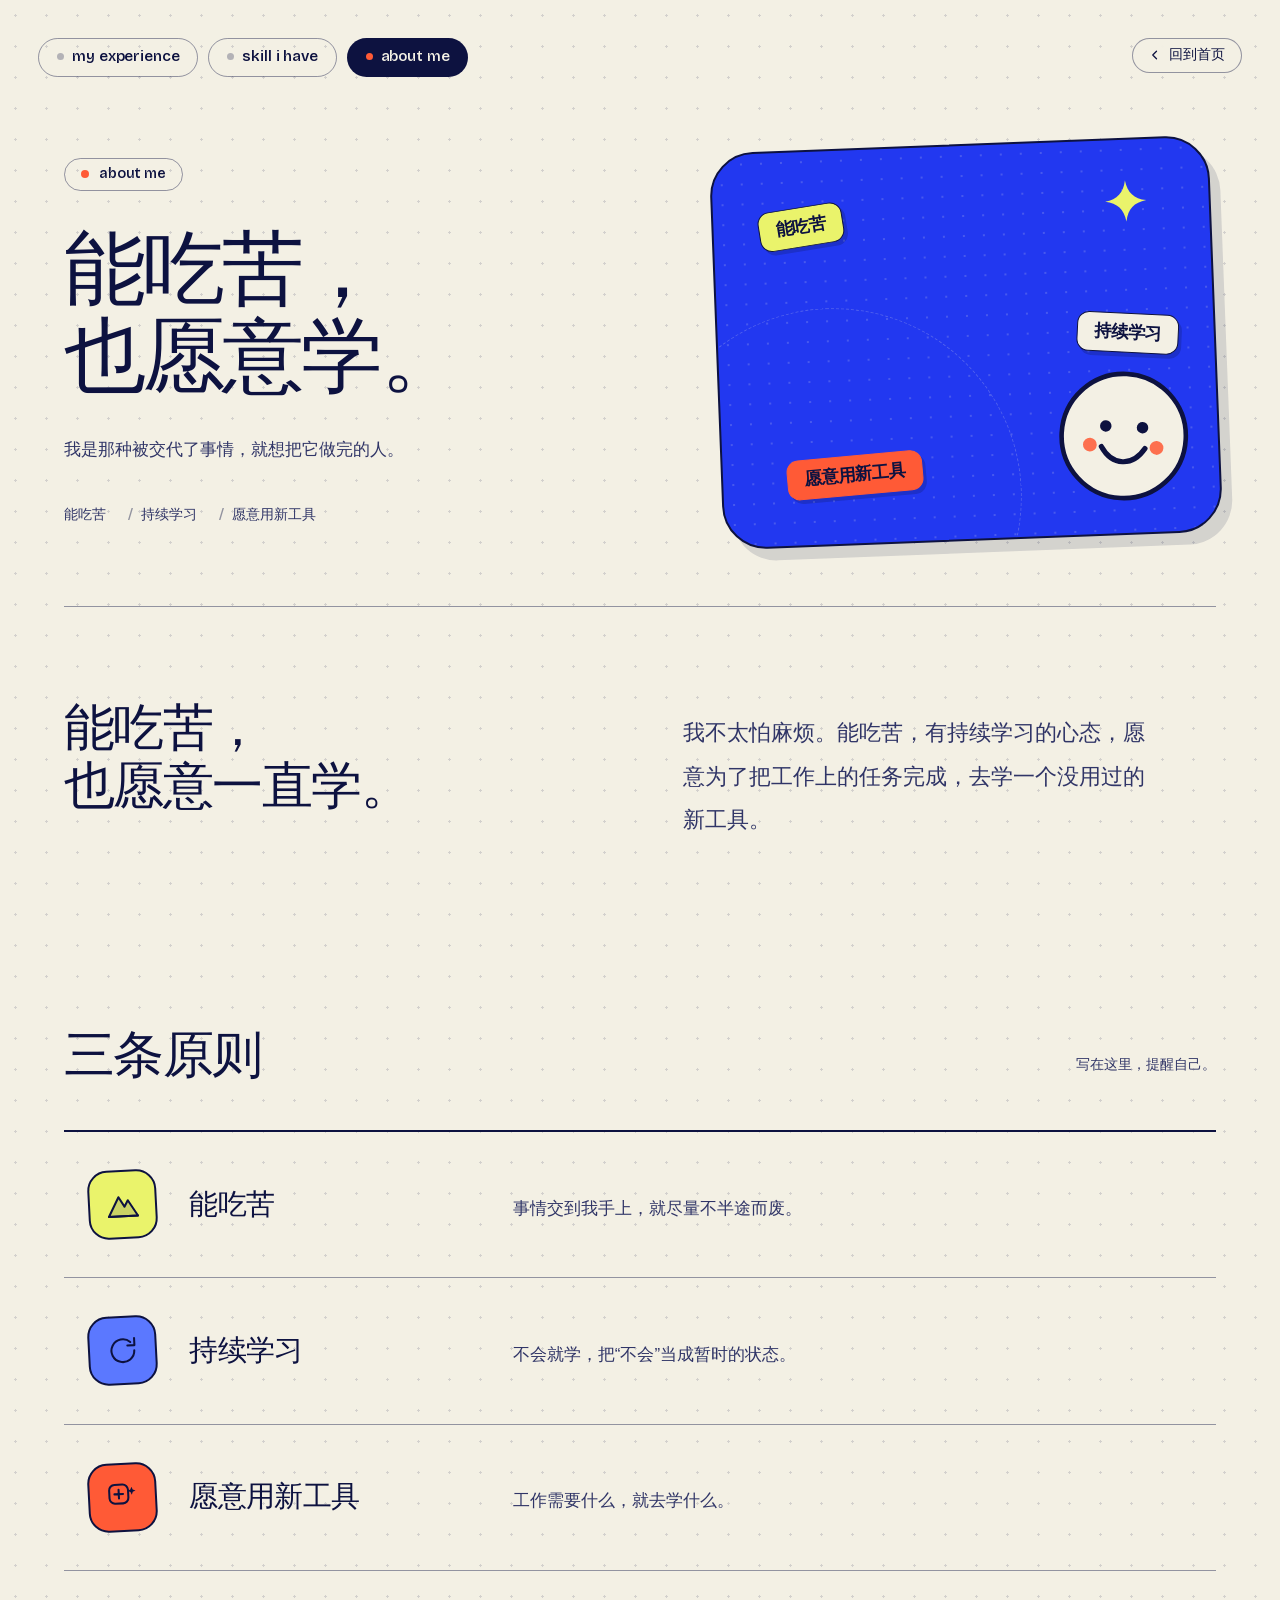
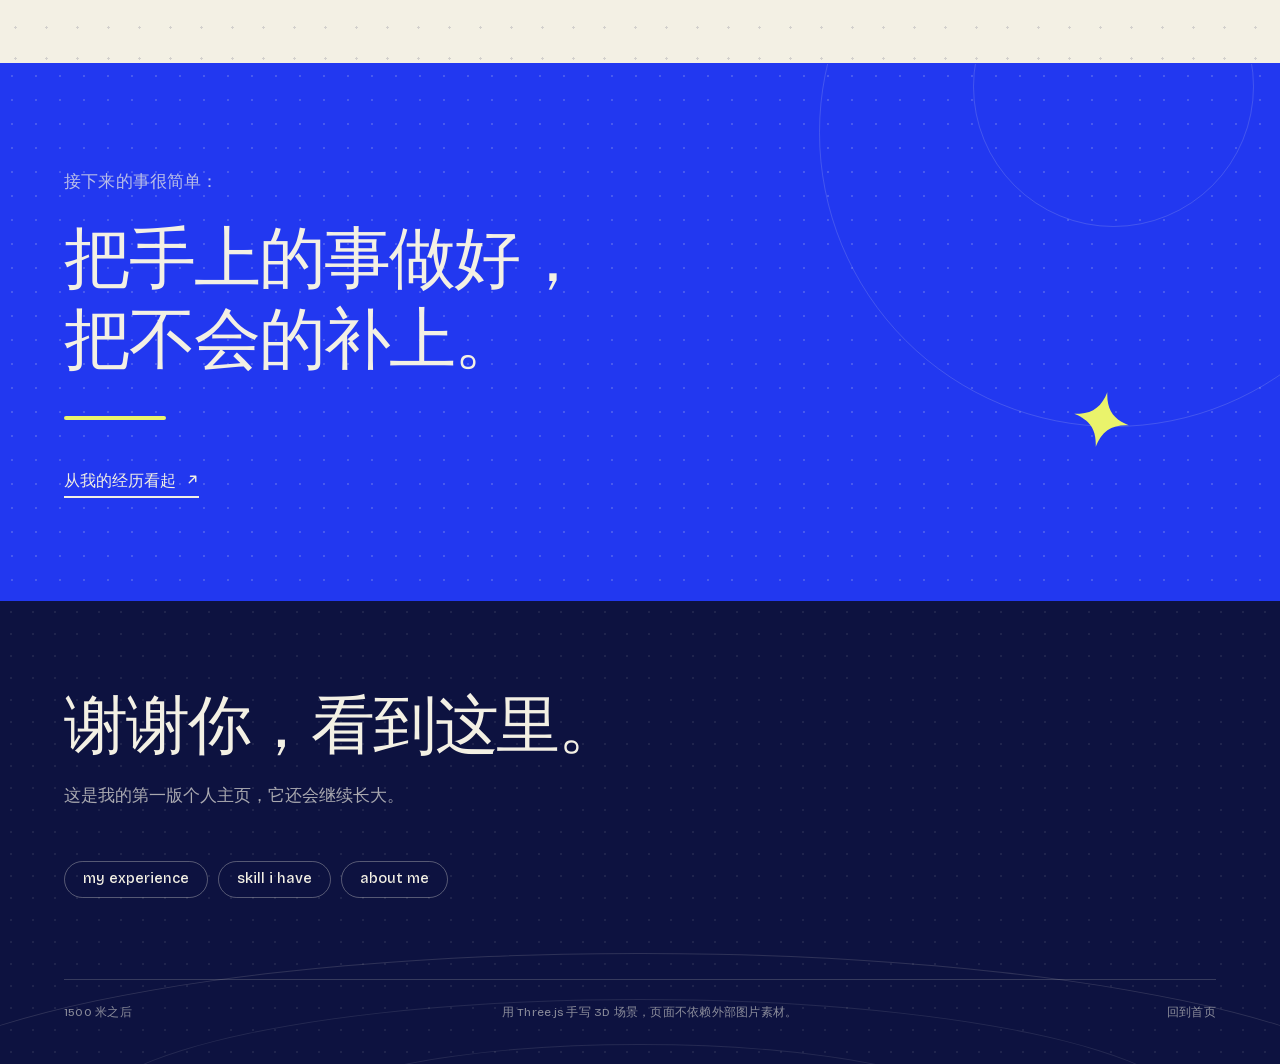
==== about.html @ 39f870d3 "deploy: 1500 米之后 · 3D 个人主页" ====
<!DOCTYPE html>
<html lang="zh-CN">
<head>
  <meta charset="utf-8" />
  <meta name="viewport" content="width=device-width, initial-scale=1" />
  <title>about me · 1500 米之后</title>
  <meta name="description" content="能吃苦，也愿意学。三条原则：能吃苦、持续学习、愿意用新工具。" />
  <meta name="theme-color" content="#2238f0" />
  <link rel="icon" href="assets/favicon.svg" type="image/svg+xml" />
  <link rel="stylesheet" href="assets/css/base.css" />
  <link rel="stylesheet" href="assets/css/pages.css" />
  <script src="assets/js/pages.js" defer></script>
</head>
<body class="page page--about">
  <a class="skip-link" href="#main">跳到主要内容</a>

  <nav class="site-nav site-nav--on-cream" aria-label="子页面导航">
    <a href="experience.html">my experience</a>
    <a href="skills.html">skill i have</a>
    <a href="about.html" aria-current="true">about me</a>
  </nav>

  <a class="home-link" href="index.html">
    <svg viewBox="0 0 16 16" aria-hidden="true" focusable="false"><path d="M10 3 5 8l5 5" fill="none" stroke="currentColor" stroke-width="1.7" stroke-linecap="round" stroke-linejoin="round" /></svg>
    回到首页
  </a>

  <main id="main" tabindex="-1">
    <div class="page-shell">
      <header class="page-hero hero">
        <div class="hero__copy">
          <span class="pill-label">about me</span>
          <h1 class="display">能吃苦，<br />也愿意学。</h1>
          <p class="lede">我是那种被交代了事情，就想把它做完的人。</p>
          <div class="page-meta">
            <span>能吃苦</span>
            <span>持续学习</span>
            <span>愿意用新工具</span>
          </div>
        </div>

        <div class="hero__visual">
          <div class="sticker-board" aria-hidden="true">
            <span class="sticker board-sticker board-sticker--a">能吃苦</span>
            <span class="sticker sticker--cream board-sticker board-sticker--b">持续学习</span>
            <span class="sticker sticker--orange board-sticker board-sticker--c">愿意用新工具</span>

            <svg class="board-star" viewBox="0 0 24 24" focusable="false">
              <path d="M12 2.4c.9 5.3 3.5 7.9 8.8 8.8-5.3.9-7.9 3.5-8.8 8.8-.9-5.3-3.5-7.9-8.8-8.8 5.3-.9 7.9-3.5 8.8-8.8Z" fill="currentColor" />
            </svg>

            <svg class="board-smile" viewBox="0 0 120 120" focusable="false">
              <circle cx="60" cy="60" r="54" fill="#f3f0e4" stroke="#0d1240" stroke-width="4" />
              <circle cx="31" cy="69" r="6" fill="#ff5a36" opacity="0.85" />
              <circle cx="89" cy="69" r="6" fill="#ff5a36" opacity="0.85" />
              <circle cx="44" cy="52" r="5" fill="#0d1240" />
              <circle cx="76" cy="52" r="5" fill="#0d1240" />
              <path d="M41 70c5.3 8.6 11.6 12.4 19 12.4S73.7 78.6 79 70" fill="none" stroke="#0d1240" stroke-width="4.5" stroke-linecap="round" />
            </svg>
          </div>
        </div>
      </header>
    </div>

    <section class="section" aria-labelledby="about-title">
      <div class="page-shell about-intro">
        <h2 class="h2" id="about-title">能吃苦，<br />也愿意一直学。</h2>
        <p class="about-intro__text">我不太怕麻烦。能吃苦，有持续学习的心态，愿意为了把工作上的任务完成，去学一个没用过的新工具。</p>
      </div>
    </section>

    <section class="section" aria-labelledby="principles-title">
      <div class="page-shell">
        <div class="section-head">
          <h2 class="h2" id="principles-title">三条原则</h2>
          <p class="section-head__note">写在这里，提醒自己。</p>
        </div>

        <div class="principles" data-rise>
          <article class="principle">
            <span class="principle__icon" aria-hidden="true">
              <svg viewBox="0 0 48 48" focusable="false">
                <path d="M5.5 38.5 18.8 14l7.1 12.4 4.6-7.9 12 20z" fill="currentColor" fill-opacity="0.14" stroke="currentColor" stroke-width="2.6" stroke-linejoin="round" />
                <path d="M5.5 38.5h37" fill="none" stroke="currentColor" stroke-width="2.6" stroke-linecap="round" />
              </svg>
            </span>
            <div class="principle__body">
              <h3 class="principle__title">能吃苦</h3>
              <p class="principle__text">事情交到我手上，就尽量不半途而废。</p>
            </div>
          </article>

          <article class="principle">
            <span class="principle__icon" aria-hidden="true">
              <svg viewBox="0 0 48 48" focusable="false">
                <path d="M38.5 24A14.5 14.5 0 1 1 33.9 13.2" fill="none" stroke="currentColor" stroke-width="2.6" stroke-linecap="round" />
                <path d="M39 8.5v9h-9" fill="none" stroke="currentColor" stroke-width="2.6" stroke-linecap="round" stroke-linejoin="round" />
              </svg>
            </span>
            <div class="principle__body">
              <h3 class="principle__title">持续学习</h3>
              <p class="principle__text">不会就学，把“不会”当成暂时的状态。</p>
            </div>
          </article>

          <article class="principle">
            <span class="principle__icon" aria-hidden="true">
              <svg viewBox="0 0 48 48" focusable="false">
                <rect x="7" y="7" width="24" height="24" rx="7" fill="none" stroke="currentColor" stroke-width="2.6" />
                <path d="M19 13.5v11M13.5 19h11" fill="none" stroke="currentColor" stroke-width="2.6" stroke-linecap="round" />
                <path d="M35.5 10.5 37 14l3.5 1.5L37 17l-1.5 3.5L34 17l-3.5-1.5L34 14Z" fill="currentColor" />
              </svg>
            </span>
            <div class="principle__body">
              <h3 class="principle__title">愿意用新工具</h3>
              <p class="principle__text">工作需要什么，就去学什么。</p>
            </div>
          </article>
        </div>
      </div>
    </section>

    <section class="band band--declaration" aria-labelledby="declaration-title">
      <div class="page-shell">
        <div class="declaration" data-rise>
          <p class="declaration__kicker">接下来的事很简单：</p>
          <h2 class="declaration__title" id="declaration-title">把手上的事做好，<br />把不会的补上。</h2>
          <div class="declaration__foot">
            <a class="text-link text-link--on-blue" href="experience.html">
              从我的经历看起
              <svg viewBox="0 0 16 16" aria-hidden="true" focusable="false"><path d="M4 12 12 4M5.5 4H12v6.5" fill="none" stroke="currentColor" stroke-width="1.7" stroke-linecap="round" stroke-linejoin="round" /></svg>
            </a>
          </div>
          <svg class="declaration__star" viewBox="0 0 24 24" aria-hidden="true" focusable="false">
            <path d="M12 2.4c.9 5.3 3.5 7.9 8.8 8.8-5.3.9-7.9 3.5-8.8 8.8-.9-5.3-3.5-7.9-8.8-8.8 5.3-.9 7.9-3.5 8.8-8.8Z" fill="currentColor" />
          </svg>
        </div>
      </div>
    </section>
  </main>

  <footer class="site-footer">
    <div class="footer-track" aria-hidden="true"></div>
    <div class="page-shell">
      <h2 class="site-footer__title">谢谢你，看到这里。</h2>
      <p class="site-footer__sub">这是我的第一版个人主页，它还会继续长大。</p>
      <nav class="site-footer__nav" aria-label="页脚导航">
        <a href="experience.html">my experience</a>
        <a href="skills.html">skill i have</a>
        <a href="about.html">about me</a>
      </nav>
      <div class="site-footer__bottom">
        <span>1500 米之后</span>
        <span>用 Three.js 手写 3D 场景，页面不依赖外部图片素材。</span>
        <a href="index.html">回到首页</a>
      </div>
    </div>
  </footer>
</body>
</html>
---- assets/css/base.css ----
/* ============================================================
   1500 米之后 · 基础设计系统
   颜色 / 字体 / 排版 / 共用组件（导航、页脚、按钮、贴纸）
   ============================================================ */

@font-face {
  font-family: "Bricolage Grotesque";
  src: url("[data-uri]") format("woff2");
  font-weight: 200 800;
  font-style: normal;
  font-display: swap;
}

:root {
  /* 颜色 */
  --ink: #0d1240;
  --ink-soft: #303567;
  --blue: #2238f0;
  --blue-deep: #111b8f;
  --blue-bright: #5b78ff;
  --cream: #f3f0e4;
  --cream-deep: #e7e1cf;
  --lemon: #eaf36b;
  --orange: #ff5a36;
  --line: rgba(13, 18, 64, 0.16);
  --line-strong: rgba(13, 18, 64, 0.42);
  --dot: rgba(13, 18, 64, 0.14);
  --dot-on-blue: rgba(243, 240, 228, 0.18);

  /* 字体 */
  --font-display: "Bricolage Grotesque", "PingFang SC", "Hiragino Sans GB", "Microsoft YaHei", sans-serif;
  --font-body: "PingFang SC", "Hiragino Sans GB", "Microsoft YaHei", "Noto Sans SC", sans-serif;

  /* 尺寸与留白 */
  --shell: min(1200px, calc(100% - clamp(40px, 10vw, 160px)));
  --nav-inset: clamp(18px, 3vw, 40px);
  --radius-pill: 999px;
  --radius-card: 22px;
  --ease-out: cubic-bezier(0.22, 1, 0.36, 1);

  /* 排版尺度 */
  --text-display: clamp(3rem, 6.4vw, 6.2rem);
  --text-h2: clamp(2.1rem, 4vw, 3.8rem);
  --text-h3: clamp(1.35rem, 2vw, 1.7rem);
  --text-lede: clamp(1.05rem, 1.35vw, 1.25rem);
  --text-body: 1.0625rem;
  --text-small: 0.875rem;
  --text-micro: 0.75rem;
}

*,
*::before,
*::after {
  box-sizing: border-box;
}

html {
  scroll-behavior: smooth;
  -webkit-text-size-adjust: 100%;
}

body {
  margin: 0;
  color: var(--ink);
  background: var(--cream);
  font-family: var(--font-body);
  font-size: var(--text-body);
  line-height: 1.8;
  -webkit-font-smoothing: antialiased;
  text-rendering: optimizeLegibility;
  overflow-x: hidden;
}

img,
svg,
canvas {
  display: block;
  max-width: 100%;
}

a {
  color: inherit;
  text-decoration: none;
}

button {
  font: inherit;
  color: inherit;
}

h1,
h2,
h3,
h4,
p,
figure,
blockquote {
  margin: 0;
}

ul,
ol {
  margin: 0;
  padding: 0;
  list-style: none;
}

::selection {
  background: var(--lemon);
  color: var(--ink);
}

:focus-visible {
  outline: 3px solid var(--orange);
  outline-offset: 3px;
  border-radius: 4px;
}

/* skip-link 的目标只接收焦点，不需要画外框 */
[tabindex="-1"]:focus {
  outline: none;
}

.skip-link {
  position: fixed;
  top: 12px;
  left: 50%;
  z-index: 200;
  transform: translate(-50%, -200%);
  padding: 10px 18px;
  border: 2px solid var(--ink);
  border-radius: var(--radius-pill);
  background: var(--lemon);
  color: var(--ink);
  font-family: var(--font-display);
  font-weight: 600;
  transition: transform 0.2s var(--ease-out);
}

.skip-link:focus-visible {
  transform: translate(-50%, 0);
}

/* ---------- 共用排版 ---------- */

.font-display {
  font-family: var(--font-display);
}

.display {
  font-family: var(--font-display);
  font-size: var(--text-display);
  font-weight: 300;
  line-height: 1.06;
  letter-spacing: -0.035em;
}

.h2 {
  font-family: var(--font-display);
  font-size: var(--text-h2);
  font-weight: 300;
  line-height: 1.14;
  letter-spacing: -0.03em;
}

.h3 {
  font-family: var(--font-display);
  font-size: var(--text-h3);
  font-weight: 500;
  line-height: 1.35;
  letter-spacing: -0.015em;
}

.lede {
  font-size: var(--text-lede);
  line-height: 1.9;
  color: var(--ink-soft);
}

.body-copy p + p {
  margin-top: 1.1em;
}

.small {
  font-size: var(--text-small);
  line-height: 1.7;
}

.micro {
  font-family: var(--font-display);
  font-size: var(--text-micro);
  font-weight: 500;
  letter-spacing: 0.06em;
  line-height: 1.6;
}

/* 强调：柠檬黄荧光笔（整句/短语，不拆字） */
.mark {
  background-image: linear-gradient(transparent 62%, var(--lemon) 62%, var(--lemon) 92%, transparent 92%);
  background-repeat: no-repeat;
  padding: 0 0.08em;
}

.mark--blue {
  background-image: linear-gradient(transparent 62%, var(--blue-bright) 62%, var(--blue-bright) 92%, transparent 92%);
  color: var(--ink);
}

/* ---------- 常驻导航（三个交互按钮） ---------- */

.site-nav {
  position: fixed;
  top: var(--nav-inset);
  left: var(--nav-inset);
  z-index: 90;
  display: flex;
  flex-wrap: wrap;
  gap: 10px;
  align-items: center;
}

.site-nav a {
  display: inline-flex;
  align-items: center;
  gap: 8px;
  padding: 10px 18px 11px;
  border: 1.5px solid transparent;
  border-radius: var(--radius-pill);
  background: var(--cream);
  color: var(--ink);
  font-family: var(--font-display);
  font-size: 0.95rem;
  font-weight: 550;
  letter-spacing: -0.01em;
  line-height: 1;
  white-space: nowrap;
  transition:
    background 0.25s var(--ease-out),
    color 0.25s var(--ease-out),
    border-color 0.25s var(--ease-out),
    transform 0.25s var(--ease-out);
}

.site-nav a::before {
  content: "";
  width: 7px;
  height: 7px;
  border-radius: 50%;
  background: currentColor;
  opacity: 0.28;
  transition: opacity 0.25s var(--ease-out), background 0.25s var(--ease-out);
}

.site-nav a:hover {
  background: var(--lemon);
  transform: translateY(-2px) rotate(-1.2deg);
}

.site-nav a:hover::before,
.site-nav a[aria-current="true"]::before {
  opacity: 1;
  background: var(--orange);
}

.site-nav a[aria-current="true"] {
  background: var(--ink);
  color: var(--cream);
}

/* 蓝色首屏上的导航 */
.site-nav--on-blue a {
  background: var(--cream);
  color: var(--ink);
}

.site-nav--on-blue a:hover {
  background: var(--lemon);
  color: var(--ink);
}

/* 子页面上的导航（米白底） */
.site-nav--on-cream a {
  background: transparent;
  border-color: var(--line-strong);
}

.site-nav--on-cream a:hover {
  background: var(--ink);
  border-color: var(--ink);
  color: var(--cream);
}

/* 页面右上角的“回到首页” */
.home-link {
  position: fixed;
  top: var(--nav-inset);
  right: var(--nav-inset);
  z-index: 90;
  display: inline-flex;
  align-items: center;
  gap: 8px;
  padding: 9px 16px 10px;
  border: 1.5px solid var(--line-strong);
  border-radius: var(--radius-pill);
  font-family: var(--font-display);
  font-size: 0.85rem;
  font-weight: 550;
  line-height: 1;
  background: rgba(243, 240, 228, 0.72);
  backdrop-filter: blur(6px);
  transition: background 0.25s var(--ease-out), color 0.25s var(--ease-out), border-color 0.25s var(--ease-out);
}

.home-link:hover {
  background: var(--ink);
  border-color: var(--ink);
  color: var(--cream);
}

/* ---------- 按钮 ---------- */

.btn {
  display: inline-flex;
  align-items: center;
  justify-content: center;
  gap: 10px;
  min-height: 52px;
  padding: 14px 26px 15px;
  border: 1.5px solid var(--ink);
  border-radius: var(--radius-pill);
  background: var(--ink);
  color: var(--cream);
  font-family: var(--font-display);
  font-size: 1rem;
  font-weight: 550;
  line-height: 1;
  cursor: pointer;
  transition:
    background 0.25s var(--ease-out),
    color 0.25s var(--ease-out),
    transform 0.25s var(--ease-out),
    box-shadow 0.25s var(--ease-out);
}

.btn:hover {
  background: var(--blue);
  border-color: var(--blue);
  transform: translateY(-2px);
  box-shadow: 0 8px 0 rgba(13, 18, 64, 0.14);
}

.btn--cream {
  background: var(--cream);
  border-color: var(--cream);
  color: var(--ink);
}

.btn--cream:hover {
  background: var(--lemon);
  border-color: var(--lemon);
  color: var(--ink);
}

.btn--ghost {
  background: transparent;
  border-color: var(--line-strong);
  color: var(--ink);
}

.btn--ghost:hover {
  background: var(--ink);
  border-color: var(--ink);
  color: var(--cream);
  box-shadow: none;
}

/* 文字链接：跑道虚线 + 箭头，hover 时虚线跑起来 */
.text-link {
  display: inline-flex;
  align-items: baseline;
  gap: 10px;
  padding-bottom: 4px;
  font-family: var(--font-display);
  font-size: 1rem;
  font-weight: 550;
  line-height: 1.4;
  border-bottom: 2px solid currentColor;
  transition: color 0.25s var(--ease-out);
}

.text-link svg {
  width: 13px;
  height: 13px;
  transition: transform 0.25s var(--ease-out);
}

.text-link:hover {
  color: var(--blue);
}

.text-link:hover svg {
  transform: translate(3px, -3px);
}

/* ---------- 标签 / 贴纸 ---------- */

.pill-label {
  display: inline-flex;
  align-items: center;
  gap: 10px;
  padding: 8px 16px 9px;
  border: 1.5px solid var(--line-strong);
  border-radius: var(--radius-pill);
  background: transparent;
  font-family: var(--font-display);
  font-size: 0.9rem;
  font-weight: 550;
  line-height: 1;
  letter-spacing: -0.01em;
}

.pill-label::before {
  content: "";
  width: 8px;
  height: 8px;
  border-radius: 50%;
  background: var(--orange);
}

.pill-label--on-blue {
  border-color: rgba(243, 240, 228, 0.55);
  color: var(--cream);
}

.sticker {
  display: inline-flex;
  align-items: center;
  gap: 8px;
  padding: 10px 16px 11px;
  border: 1.5px solid var(--ink);
  border-radius: 12px;
  background: var(--lemon);
  color: var(--ink);
  font-family: var(--font-display);
  font-weight: 600;
  font-size: 0.9rem;
  line-height: 1;
  transform: rotate(-2deg);
}

.sticker--cream {
  background: var(--cream);
}

.sticker--orange {
  background: var(--orange);
  color: var(--ink);
  border-color: var(--orange);
}

/* ---------- 点阵纸 ---------- */

.dot-field {
  background-image: radial-gradient(var(--dot) 1.1px, transparent 1.3px);
  background-size: 18px 18px;
  background-position: 0 0;
}

.dot-field--on-blue {
  background-image: radial-gradient(var(--dot-on-blue) 1.1px, transparent 1.3px);
}

/* ---------- 子页面骨架 ---------- */

.page {
  min-height: 100vh;
  padding-top: clamp(110px, 16vh, 150px);
  padding-bottom: clamp(70px, 12vh, 130px);
  background: var(--cream);
}

.page-shell {
  width: var(--shell);
  margin-inline: auto;
}

.page-hero {
  position: relative;
  padding-bottom: clamp(48px, 8vh, 88px);
  border-bottom: 1.5px solid var(--line-strong);
}

.page-hero .pill-label {
  margin-bottom: clamp(22px, 4vh, 36px);
}

.page-hero h1 {
  max-width: 18ch;
}

.page-hero .lede {
  max-width: 44ch;
  margin-top: clamp(20px, 4vh, 32px);
}

.page-meta {
  display: flex;
  flex-wrap: wrap;
  gap: 10px 22px;
  margin-top: clamp(24px, 4vh, 40px);
  font-family: var(--font-display);
  font-size: var(--text-small);
  font-weight: 500;
  color: var(--ink-soft);
}

.page-meta span {
  display: inline-flex;
  align-items: center;
  gap: 8px;
}

.page-meta span + span::before {
  content: "/";
  color: var(--line-strong);
}

/* ---------- 页脚 ---------- */

.site-footer {
  position: relative;
  overflow: hidden;
  background: var(--ink);
  color: var(--cream);
  padding: clamp(64px, 10vh, 110px) 0 40px;
}

.site-footer .page-shell {
  position: relative;
  z-index: 1;
}

.site-footer__title {
  font-family: var(--font-display);
  font-size: clamp(2.2rem, 5vw, 4.6rem);
  font-weight: 300;
  line-height: 1.08;
  letter-spacing: -0.035em;
  max-width: 16ch;
}

.site-footer__sub {
  max-width: 40ch;
  margin-top: 20px;
  color: rgba(243, 240, 228, 0.68);
  font-size: var(--text-body);
  line-height: 1.9;
}

.site-footer__nav {
  display: flex;
  flex-wrap: wrap;
  gap: 10px;
  margin-top: clamp(32px, 6vh, 48px);
}

.site-footer__nav a {
  padding: 10px 18px 11px;
  border: 1.5px solid rgba(243, 240, 228, 0.32);
  border-radius: var(--radius-pill);
  font-family: var(--font-display);
  font-size: 0.9rem;
  font-weight: 500;
  line-height: 1;
  transition: background 0.25s var(--ease-out), color 0.25s var(--ease-out), border-color 0.25s var(--ease-out);
}

.site-footer__nav a:hover {
  background: var(--lemon);
  border-color: var(--lemon);
  color: var(--ink);
}

.site-footer__bottom {
  display: flex;
  flex-wrap: wrap;
  justify-content: space-between;
  gap: 14px 28px;
  margin-top: clamp(48px, 9vh, 90px);
  padding-top: 22px;
  border-top: 1px solid rgba(243, 240, 228, 0.18);
  font-size: var(--text-micro);
  color: rgba(243, 240, 228, 0.55);
  font-family: var(--font-display);
  letter-spacing: 0.02em;
}

.site-footer__bottom a:hover {
  color: var(--lemon);
}

/* 页脚里的装饰跑道线 */
.footer-track {
  position: absolute;
  inset: auto -10% -46% -10%;
  height: 70%;
  border: 1.5px solid rgba(243, 240, 228, 0.14);
  border-radius: 50%;
  pointer-events: none;
}

.footer-track::before,
.footer-track::after {
  content: "";
  position: absolute;
  border: 1.5px solid rgba(243, 240, 228, 0.1);
  border-radius: 50%;
}

.footer-track::before {
  inset: 14%;
}

.footer-track::after {
  inset: 28%;
}

/* ---------- 滚动出现的克制动效 ---------- */

/* 只有 JS 可用时才隐藏等待入场，禁用 JS 时内容始终可见 */
.has-js [data-reveal] {
  opacity: 0;
  transform: translateY(22px);
  transition: opacity 0.7s var(--ease-out), transform 0.7s var(--ease-out);
}

.has-js [data-reveal].is-in {
  opacity: 1;
  transform: none;
}

.has-js [data-reveal="line"] {
  opacity: 1;
  transform: none;
  clip-path: inset(0 100% 0 0);
  transition: clip-path 0.9s var(--ease-out);
}

.has-js [data-reveal="line"].is-in {
  clip-path: inset(0 0 0 0);
}

/* ---------- 响应式与动效偏好 ---------- */

@media (max-width: 760px) {
  :root {
    --text-body: 1rem;
    --text-display: clamp(2.7rem, 12vw, 4rem);
    --text-h2: clamp(2rem, 9.4vw, 3.1rem);
    --shell: calc(100% - 36px);
    --nav-inset: 14px;
  }

  body {
    line-height: 1.75;
  }

  .site-nav {
    gap: 7px;
    right: var(--nav-inset);
  }

  .site-nav a {
    font-size: 0.8rem;
    padding: 9px 13px 10px;
  }

  .site-nav a::before {
    display: none;
  }

  .home-link {
    display: none;
  }

  .page {
    padding-top: 118px;
  }
}

@media (prefers-reduced-motion: reduce) {
  html {
    scroll-behavior: auto;
  }

  *,
  *::before,
  *::after {
    animation-duration: 0.001ms !important;
    animation-iteration-count: 1 !important;
    transition-duration: 0.001ms !important;
  }

  .has-js [data-reveal] {
    opacity: 1;
    transform: none;
  }

  .has-js [data-reveal="line"] {
    clip-path: none;
  }
}
---- assets/css/pages.css ----
/* ============================================================
   1500 米之后 · 三个子页面样式
   experience / skills / about
   只沿用 base.css 的变量、导航、按钮、页脚与 .page 骨架
   ============================================================ */

/* ---------- 0. 纸张：三页同一张米白点阵纸，纹理略不同 ---------- */

body.page {
  padding-bottom: 0;
  background-color: var(--cream);
}

body.page--experience {
  background-image: radial-gradient(var(--dot) 1.2px, transparent 1.32px);
  background-size: 23px 23px;
}

body.page--skills {
  background-image:
    linear-gradient(var(--dot) 1px, transparent 1px),
    linear-gradient(90deg, var(--dot) 1px, transparent 1px);
  background-size: 28px 28px;
}

body.page--about {
  background-image: radial-gradient(var(--dot) 1.25px, transparent 1.4px);
  background-size: 31px 31px;
}

main {
  display: block;
}

/* 中文大标题用 Medium，比 base 的 300 更有劲；拉丁数字仍用轻量 */
.page .display,
.page .h2 {
  font-weight: 500;
}

/* ---------- 1. 共用小件 ---------- */

.home-link svg {
  width: 12px;
  height: 12px;
  flex: none;
}

.sticker--blue {
  border-color: var(--blue);
  background: var(--blue);
  color: var(--cream);
}

.sticker--ink {
  border-color: var(--ink);
  background: var(--ink);
  color: var(--cream);
}

.sticker--cream {
  background: var(--cream);
}

.sticker--orange {
  background: var(--orange);
  border-color: var(--orange);
  color: var(--ink);
}

.sticker--lg {
  padding: 12px 20px 13px;
  border-radius: 14px;
  font-size: 1rem;
}

.section {
  padding-block: clamp(52px, 7.4vw, 92px);
}

.section-head {
  display: flex;
  flex-wrap: wrap;
  align-items: flex-end;
  justify-content: space-between;
  gap: 14px 46px;
  margin-bottom: clamp(26px, 4vw, 46px);
}

.section-head .h2 {
  max-width: 16ch;
}

.section-head__note {
  padding-bottom: 7px;
  color: var(--ink-soft);
  font-family: var(--font-display);
  font-size: var(--text-small);
  font-weight: 500;
}

.text-link--on-blue {
  color: var(--cream);
}

.text-link--on-blue:hover {
  color: var(--lemon);
}

.star {
  display: block;
  width: 100%;
  height: auto;
}

/* ---------- 2. 首屏骨架 ---------- */

.hero {
  display: grid;
  grid-template-columns: minmax(0, 1.04fr) minmax(0, 0.96fr);
  align-items: center;
  gap: clamp(34px, 5vw, 78px);
}

.page-hero.hero {
  padding-bottom: clamp(48px, 7.2vh, 86px);
}

.hero__copy {
  position: relative;
  z-index: 2;
  max-width: 660px;
}

.hero__copy h1 {
  max-width: 15ch;
}

.page--skills .hero__copy h1 {
  font-size: clamp(2.35rem, 4vw, 3.6rem);
}

.hero__visual {
  position: relative;
  z-index: 1;
}

/* 首屏一次性入场（reduced motion 下由 base.css 压成静止） */
.hero__copy > * {
  animation: hero-rise 0.8s var(--ease-out) both;
}

.hero__copy > *:nth-child(2) {
  animation-delay: 0.07s;
}

.hero__copy > *:nth-child(3) {
  animation-delay: 0.14s;
}

.hero__copy > *:nth-child(4) {
  animation-delay: 0.21s;
}

.hero__visual {
  animation: hero-rise 0.9s var(--ease-out) 0.16s both;
}

@keyframes hero-rise {
  from {
    opacity: 0;
    transform: translateY(26px);
  }
  to {
    opacity: 1;
    transform: none;
  }
}

/* 滚动出现：只在有 JS 时启用，避免脚本失败后整页空白 */
html.has-js [data-rise] {
  opacity: 0;
  transform: translateY(26px);
  transition: opacity 0.7s var(--ease-out), transform 0.7s var(--ease-out);
}

html.has-js [data-rise].is-in {
  opacity: 1;
  transform: none;
}

/* ---------- 3. experience：跑道 / 冠军 / 大号 1500 ---------- */

.exp-hero__star {
  position: absolute;
  top: -20px;
  left: -6px;
  width: clamp(30px, 4vw, 46px);
  color: var(--lemon);
  filter: drop-shadow(2px 2px 0 var(--ink));
  transform: rotate(-8deg);
}

.track-stage {
  position: relative;
  width: min(100%, 560px);
  margin-left: auto;
  padding: clamp(10px, 1.4vw, 16px);
  border: 2px solid var(--ink);
  border-radius: clamp(28px, 3.6vw, 42px);
  background: var(--cream);
  box-shadow: 10px 12px 0 rgba(13, 18, 64, 0.13);
  transform: rotate(-2.2deg);
}

.track {
  width: 100%;
  height: auto;
  border-radius: clamp(20px, 2.8vw, 32px);
}

.track-runner {
  fill: var(--lemon);
  stroke: var(--ink);
  stroke-width: 3;
}

.track-stage__num {
  position: absolute;
  inset: 0;
  display: grid;
  place-items: center;
  color: var(--cream);
  font-family: var(--font-display);
  font-size: clamp(4.4rem, 10vw, 8.4rem);
  font-weight: 260;
  letter-spacing: -0.06em;
  line-height: 1;
  pointer-events: none;
}

.track-sticker {
  position: absolute;
  top: clamp(-18px, -1.6vw, -12px);
  right: clamp(-12px, -1vw, -6px);
  transform: rotate(6deg);
  box-shadow: 3px 4px 0 rgba(13, 18, 64, 0.18);
}

/* 数据横带 */
.band {
  position: relative;
  border-block: 1.5px solid var(--line-strong);
}

.band-title {
  display: flex;
  align-items: center;
  gap: 10px;
  margin-bottom: clamp(18px, 2.8vw, 30px);
  font-family: var(--font-display);
  font-size: 0.95rem;
  font-weight: 600;
  line-height: 1.2;
}

.band-title::before {
  content: "";
  width: 22px;
  height: 2px;
  background: var(--orange);
}

.band--stats {
  padding-block: clamp(30px, 4.6vw, 54px);
  background: var(--cream-deep);
}

.stats {
  display: grid;
  grid-template-columns: repeat(3, minmax(0, 1fr));
}

.stat {
  padding-inline: clamp(16px, 3vw, 40px);
  border-left: 1.5px dashed var(--line-strong);
}

.stat:first-child {
  padding-left: 0;
  border-left: 0;
}

.stat__value {
  display: flex;
  align-items: baseline;
  gap: 8px;
  font-family: var(--font-display);
  font-size: clamp(2.7rem, 5.2vw, 4.6rem);
  font-weight: 300;
  letter-spacing: -0.045em;
  line-height: 1;
}

.stat__unit {
  color: var(--ink-soft);
  font-size: 0.3em;
  font-weight: 650;
  letter-spacing: 0;
}

.stat:nth-child(2) .stat__value {
  color: var(--blue);
}

.stat__label {
  margin-top: 10px;
  color: var(--ink-soft);
  font-size: var(--text-small);
  line-height: 1.7;
}

/* 三张冠军卡 */
.champs {
  display: grid;
  grid-template-columns: repeat(3, minmax(0, 1fr));
  gap: clamp(16px, 2.6vw, 30px);
  padding-top: 6px;
}

.champ {
  --rot: 0deg;
  position: relative;
  display: flex;
  flex-direction: column;
  gap: clamp(14px, 2vw, 20px);
  padding: clamp(22px, 2.8vw, 34px);
  border: 2px solid var(--ink);
  border-radius: clamp(20px, 2.4vw, 30px);
  background-color: var(--cream);
  background-image: radial-gradient(rgba(13, 18, 64, 0.09) 1px, transparent 1.2px);
  background-size: 15px 15px;
  box-shadow: 5px 6px 0 rgba(13, 18, 64, 0.14);
  transform: rotate(var(--rot));
  transition: transform 0.35s var(--ease-out), box-shadow 0.35s var(--ease-out);
}

.champ:nth-child(1) {
  --rot: -1.6deg;
  --medal: var(--lemon);
}

.champ:nth-child(2) {
  --rot: 1.1deg;
  --medal: var(--orange);
  margin-top: clamp(0px, 2vw, 18px);
}

.champ:nth-child(3) {
  --rot: -0.7deg;
  --medal: var(--blue-bright);
}

.champ:hover {
  transform: rotate(var(--rot)) translateY(-6px);
  box-shadow: 7px 12px 0 rgba(13, 18, 64, 0.17);
}

.champ__num {
  position: absolute;
  top: clamp(16px, 2.4vw, 26px);
  right: clamp(18px, 2.4vw, 28px);
  color: transparent;
  font-family: var(--font-display);
  font-size: clamp(2.6rem, 4vw, 3.6rem);
  font-weight: 300;
  letter-spacing: -0.05em;
  line-height: 0.9;
  -webkit-text-stroke: 1.5px rgba(13, 18, 64, 0.28);
}

.medal {
  width: clamp(52px, 5vw, 66px);
  height: auto;
}

.medal__strap {
  fill: var(--blue);
  stroke: var(--ink);
  stroke-width: 2;
  stroke-linejoin: round;
}

.medal__strap--b {
  fill: var(--blue-bright);
}

.medal__disc {
  fill: var(--medal, var(--lemon));
  stroke: var(--ink);
  stroke-width: 2.5;
}

.medal__star {
  fill: var(--ink);
}

.champ__body {
  display: flex;
  flex-direction: column;
  gap: 8px;
  margin-top: auto;
}

.champ__order {
  display: flex;
  align-items: center;
  gap: 8px;
  color: var(--ink-soft);
  font-family: var(--font-display);
  font-size: 0.9rem;
  font-weight: 600;
}

.champ__order::before {
  content: "";
  width: 7px;
  height: 7px;
  border-radius: 50%;
  background: var(--orange);
}

.champ__title {
  font-size: clamp(1.15rem, 1.5vw, 1.35rem);
  line-height: 1.45;
}

/* 三件学到的事：跑道式横排，不用卡片堆 */
.lessons {
  border-top: 1.5px solid var(--line-strong);
}

.lesson {
  position: relative;
  display: grid;
  grid-template-columns: minmax(84px, 0.16fr) minmax(0, 1fr);
  align-items: center;
  gap: clamp(18px, 4vw, 56px);
  padding: clamp(22px, 3vw, 34px) clamp(0px, 1vw, 10px);
  border-bottom: 1.5px solid var(--line-strong);
  transition: background 0.35s var(--ease-out), padding 0.35s var(--ease-out);
}

.lesson::after {
  content: "";
  position: absolute;
  right: 0;
  bottom: -1.5px;
  left: 0;
  height: 2px;
  background: var(--orange);
  transform: scaleX(0);
  transform-origin: left;
  transition: transform 0.45s var(--ease-out);
}

.lesson:hover {
  padding-left: clamp(10px, 2vw, 24px);
  background: linear-gradient(90deg, rgba(234, 243, 107, 0.48), rgba(234, 243, 107, 0) 58%);
}

.lesson:hover::after {
  transform: scaleX(1);
}

.lesson__title {
  font-family: var(--font-display);
  font-size: clamp(2.2rem, 4vw, 3.4rem);
  font-weight: 500;
  letter-spacing: -0.02em;
  line-height: 1;
}

.lesson__title::before {
  content: "";
  display: block;
  width: 30px;
  height: 3px;
  margin-bottom: 12px;
  border-radius: 2px;
  background: var(--orange);
}

.lesson__text {
  max-width: 46ch;
  color: var(--ink-soft);
  font-size: var(--text-lede);
  line-height: 1.95;
}

/* 结尾蓝卡 */
.section--closing {
  padding-block: clamp(40px, 6.5vw, 84px) clamp(26px, 4vw, 54px);
}

.closing {
  position: relative;
  overflow: hidden;
  padding: clamp(30px, 5vw, 64px);
  border: 2px solid var(--ink);
  border-radius: clamp(24px, 3.4vw, 40px);
  background-color: var(--blue);
  background-image: radial-gradient(var(--dot-on-blue) 1.2px, transparent 1.4px);
  background-size: 22px 22px;
  color: var(--cream);
}

.closing::before,
.closing::after {
  content: "";
  position: absolute;
  border: 1.5px solid rgba(243, 240, 228, 0.18);
  border-radius: 50%;
  pointer-events: none;
}

.closing::before {
  right: -14%;
  bottom: -58%;
  width: 62%;
  aspect-ratio: 1;
}

.closing::after {
  right: -4%;
  bottom: -34%;
  width: 32%;
  aspect-ratio: 1;
}

.closing__quote {
  position: relative;
  z-index: 1;
  max-width: 22ch;
  font-family: var(--font-display);
  font-size: clamp(1.65rem, 3.2vw, 3rem);
  font-weight: 400;
  letter-spacing: -0.025em;
  line-height: 1.42;
}

.closing__foot {
  position: relative;
  z-index: 1;
  display: flex;
  flex-wrap: wrap;
  align-items: center;
  justify-content: space-between;
  gap: 20px;
  margin-top: clamp(26px, 4vw, 44px);
}

.closing__sticker {
  transform: rotate(-3deg);
}

.closing .text-link {
  color: var(--cream);
}

.closing .text-link:hover {
  color: var(--lemon);
}

/* ---------- 4. skills：工具卡 / 浏览器窗口 / 三步 ---------- */

.skill-hero__star {
  position: absolute;
  right: clamp(2px, 1vw, 16px);
  bottom: -26px;
  width: clamp(34px, 4.6vw, 52px);
  color: var(--lemon);
  filter: drop-shadow(2px 2px 0 var(--ink));
  transform: rotate(10deg);
}

.browser-wrap {
  position: relative;
  width: min(100%, 540px);
  margin-left: auto;
  padding: 16px 26px 26px 0;
}

.browser {
  overflow: hidden;
  border: 2px solid var(--ink);
  border-radius: 20px;
  background: var(--cream);
  box-shadow: 10px 12px 0 rgba(13, 18, 64, 0.13);
  transform: rotate(-2deg);
}

.browser__bar {
  display: flex;
  align-items: center;
  gap: 7px;
  padding: 12px 16px;
  border-bottom: 2px solid var(--ink);
  background: var(--cream-deep);
}

.browser__dot {
  flex: none;
  width: 11px;
  height: 11px;
  border: 1.5px solid var(--ink);
  border-radius: 50%;
}

.browser__dot--orange {
  background: var(--orange);
}

.browser__dot--lemon {
  background: var(--lemon);
}

.browser__dot--blue {
  background: var(--blue);
}

.browser__url {
  flex: 1;
  margin-left: 10px;
  padding: 5px 12px 6px;
  border: 1.5px solid var(--line-strong);
  border-radius: var(--radius-pill);
  background: rgba(243, 240, 228, 0.7);
  color: var(--ink-soft);
  font-family: var(--font-display);
  font-size: 0.7rem;
  font-weight: 500;
  letter-spacing: 0.07em;
  line-height: 1;
}

.browser__body {
  padding: clamp(14px, 2vw, 20px);
}

.wire {
  display: grid;
  gap: 14px;
}

.wire__nav {
  display: flex;
  align-items: center;
  gap: 8px;
}

.wire__brand {
  width: 30px;
  height: 30px;
  border: 1.5px solid var(--ink);
  border-radius: 9px;
  background: var(--blue);
}

.wire__pill {
  width: 42px;
  height: 12px;
  border: 1.5px solid var(--line-strong);
  border-radius: var(--radius-pill);
  background: var(--cream-deep);
}

.wire__pill--wide {
  width: 58px;
  margin-left: auto;
  border-color: var(--ink);
  background: var(--ink);
}

.wire__hero {
  display: grid;
  grid-template-columns: 1.15fr 0.85fr;
  gap: clamp(10px, 2vw, 18px);
}

.wire__lines {
  display: flex;
  flex-direction: column;
  justify-content: center;
  gap: 10px;
}

.wire__line {
  display: block;
  height: 13px;
  border-radius: 6px;
  background: var(--ink);
  opacity: 0.86;
}

.wire__line--xl {
  width: 92%;
  height: 24px;
}

.wire__line--md {
  width: 72%;
}

.wire__line--sm {
  width: 54%;
}

.wire__cta {
  width: 96px;
  height: 30px;
  margin-top: 6px;
  border: 1.5px solid var(--ink);
  border-radius: var(--radius-pill);
  background: var(--lemon);
}

.wire__media {
  position: relative;
  display: grid;
  place-items: center;
  aspect-ratio: 4 / 3;
  overflow: hidden;
  border: 2px solid var(--ink);
  border-radius: 16px;
  background: var(--blue);
}

.wire__media::after {
  content: "";
  position: absolute;
  inset: 0;
  background-image: radial-gradient(var(--dot-on-blue) 1.2px, transparent 1.4px);
  background-size: 16px 16px;
}

.wire__spark {
  position: relative;
  z-index: 1;
  width: 44%;
  color: var(--lemon);
}

.ai-cursor {
  position: absolute;
  bottom: 2px;
  left: -12px;
  z-index: 3;
  display: flex;
  align-items: flex-start;
  transform: rotate(-7deg);
}

.ai-cursor__arrow {
  width: 34px;
  height: 34px;
  color: var(--ink);
  filter: drop-shadow(2px 2px 0 rgba(243, 240, 228, 0.9));
}

.ai-cursor__tag {
  margin-top: 17px;
  margin-left: -3px;
  padding: 5px 10px 6px;
  border: 1.5px solid var(--ink);
  border-radius: 8px;
  background: var(--lemon);
  font-family: var(--font-display);
  font-size: 0.8rem;
  font-weight: 700;
  line-height: 1;
  transform: rotate(3deg);
}

.hero-skill-sticker {
  position: absolute;
  top: -18px;
  right: 2px;
  z-index: 3;
  transform: rotate(5deg);
  box-shadow: 3px 4px 0 rgba(13, 18, 64, 0.18);
}

/* 技能说明段 */
.intro {
  display: grid;
  grid-template-columns: minmax(0, 1fr) minmax(0, 0.72fr);
  gap: clamp(20px, 4vw, 64px);
  align-items: center;
  padding-block: clamp(44px, 6vw, 76px);
  border-bottom: 1.5px solid var(--line-strong);
}

.intro__lead {
  max-width: 40ch;
  font-size: clamp(1.15rem, 1.7vw, 1.45rem);
  line-height: 2;
}

.intro__aside {
  position: relative;
  padding-left: clamp(18px, 3vw, 34px);
  border-left: 2px dashed var(--line-strong);
  color: var(--ink-soft);
  font-size: var(--text-body);
  line-height: 1.95;
}

.intro__aside::before {
  content: "";
  position: absolute;
  top: 0;
  left: -5px;
  width: 8px;
  height: 8px;
  border-radius: 50%;
  background: var(--orange);
}

/* 工具卡 */
.tool-grid {
  display: grid;
  grid-template-columns: repeat(2, minmax(0, 1fr));
  gap: clamp(20px, 3vw, 34px);
}

.tool-card {
  --rot: -1deg;
  --rx: 0deg;
  --ry: 0deg;
  --lift: 0px;
  position: relative;
  display: flex;
  flex-direction: column;
  gap: clamp(16px, 2vw, 22px);
  padding: clamp(26px, 3.2vw, 42px);
  border: 2px solid var(--ink);
  border-radius: clamp(22px, 2.8vw, 32px);
  box-shadow: 7px 8px 0 rgba(13, 18, 64, 0.12);
  transform: translateY(var(--lift)) rotate(var(--rot)) perspective(1000px) rotateX(var(--rx)) rotateY(var(--ry));
  transition: transform 0.4s var(--ease-out), box-shadow 0.4s var(--ease-out);
}

.tool-card.is-tilting {
  transition: transform 0.1s linear, box-shadow 0.4s var(--ease-out);
}

.tool-card:hover {
  --lift: -6px;
  box-shadow: 9px 14px 0 rgba(13, 18, 64, 0.14);
}

.tool-card--ai {
  background: var(--lemon);
}

.tool-card--cet {
  --rot: 1.1deg;
  margin-top: clamp(0px, 2.6vw, 28px);
  background: var(--cream-deep);
}

.tool-card__badge {
  display: grid;
  place-items: center;
  width: 58px;
  height: 58px;
  border: 2px solid var(--ink);
  border-radius: 18px;
  background: var(--cream);
}

.tool-card__badge svg {
  width: 30px;
  height: 30px;
}

.tool-card--cet .tool-card__badge {
  width: 66px;
  border-radius: 14px;
  background: var(--blue);
  color: var(--cream);
  font-family: var(--font-display);
  font-size: 0.82rem;
  font-weight: 700;
  letter-spacing: 0.02em;
  transform: rotate(-4deg);
}

.tool-card__title {
  font-family: var(--font-display);
  font-size: clamp(1.35rem, 2.2vw, 1.75rem);
  font-weight: 550;
  letter-spacing: -0.02em;
  line-height: 1.35;
}

.tool-card__text {
  color: var(--ink-soft);
  font-size: var(--text-body);
  line-height: 1.9;
}

.tool-card--ai .tool-card__text {
  color: rgba(13, 18, 64, 0.82);
}

.tool-card__meta {
  display: flex;
  flex-wrap: wrap;
  gap: 8px;
  margin-top: auto;
  padding-top: clamp(16px, 2vw, 22px);
  border-top: 1.5px dashed rgba(13, 18, 64, 0.28);
}

.tool-card__meta span {
  padding: 7px 12px 8px;
  border: 1.5px solid var(--line-strong);
  border-radius: var(--radius-pill);
  background: rgba(243, 240, 228, 0.5);
  font-family: var(--font-display);
  font-size: 0.78rem;
  font-weight: 600;
  line-height: 1;
}

/* 工作方式：蓝底三步 */
.band--process {
  padding-block: clamp(48px, 6.8vw, 86px);
  border-block-color: var(--blue);
  background-color: var(--blue);
  background-image: radial-gradient(var(--dot-on-blue) 1.2px, transparent 1.4px);
  background-size: 24px 24px;
  color: var(--cream);
}

.band--process .section-head {
  margin-bottom: clamp(28px, 4vw, 48px);
}

.band--process .h2 {
  color: var(--cream);
}

.steps {
  display: grid;
  grid-template-columns: repeat(3, minmax(0, 1fr));
  gap: clamp(22px, 3.2vw, 44px);
  counter-reset: step;
}

.step {
  border-top: 2px dashed rgba(243, 240, 228, 0.32);
  padding-top: clamp(16px, 2vw, 24px);
}

.step__num {
  display: block;
  margin-bottom: clamp(12px, 1.6vw, 18px);
  color: var(--lemon);
  font-family: var(--font-display);
  font-size: clamp(2.2rem, 3.4vw, 3.1rem);
  font-weight: 300;
  letter-spacing: -0.03em;
  line-height: 1;
}

.step__title {
  margin-bottom: 8px;
  color: var(--cream);
  font-family: var(--font-display);
  font-size: clamp(1.2rem, 1.8vw, 1.5rem);
  font-weight: 550;
  letter-spacing: -0.015em;
  line-height: 1.4;
}

.step__text {
  color: rgba(243, 240, 228, 0.78);
  font-size: var(--text-body);
  line-height: 1.85;
}

/* 练习说明便签 */
.practice-note {
  position: relative;
  max-width: 780px;
  margin-inline: auto;
  padding: clamp(28px, 4vw, 46px) clamp(26px, 4.4vw, 54px);
  border: 2px dashed var(--line-strong);
  border-radius: 24px;
  background: var(--cream);
  transform: rotate(-0.8deg);
}

.practice-note__tape {
  position: absolute;
  top: -15px;
  left: 50%;
  width: 112px;
  height: 28px;
  border: 1.5px solid var(--line-strong);
  background: rgba(234, 243, 107, 0.85);
  transform: translateX(-50%) rotate(-3deg);
}

.practice-note p {
  max-width: 56ch;
  margin-inline: auto;
  font-size: clamp(1.05rem, 1.6vw, 1.25rem);
  line-height: 2;
}

.practice-note__star {
  position: absolute;
  right: clamp(18px, 3vw, 30px);
  bottom: clamp(14px, 2vw, 22px);
  width: clamp(26px, 3.4vw, 38px);
  color: var(--orange);
}

/* 结尾：米白便签式大字 */
.closing--paper {
  border-color: var(--ink);
  background-color: var(--cream-deep);
  background-image: none;
  color: var(--ink);
}

.closing--paper::before,
.closing--paper::after {
  display: none;
}

.closing--paper .closing__quote {
  max-width: 32ch;
  color: var(--ink);
}

.closing--paper .text-link {
  color: var(--ink);
}

.closing--paper .text-link:hover {
  color: var(--blue);
}

/* ---------- 5. about：三原则 / 大字宣言 ---------- */

.sticker-board {
  position: relative;
  width: min(100%, 500px);
  min-height: clamp(300px, 31vw, 420px);
  margin-left: auto;
  overflow: hidden;
  border: 2px solid var(--ink);
  border-radius: clamp(28px, 3.6vw, 44px);
  background-color: var(--blue);
  background-image: radial-gradient(var(--dot-on-blue) 1.3px, transparent 1.5px);
  background-size: 20px 20px;
  box-shadow: 10px 12px 0 rgba(13, 18, 64, 0.13);
  transform: rotate(-2.2deg);
}

.board-sticker {
  position: absolute;
  font-size: clamp(0.92rem, 1.5vw, 1.08rem);
  box-shadow: 3px 4px 0 rgba(13, 18, 64, 0.22);
}

.board-sticker--a {
  top: 14%;
  left: 9%;
  transform: rotate(-7deg);
}

.board-sticker--b {
  top: 44%;
  right: 7%;
  transform: rotate(5deg);
}

.sticker-board::before {
  content: "";
  position: absolute;
  bottom: -36%;
  left: -16%;
  width: 76%;
  aspect-ratio: 1;
  border: 1.5px dashed rgba(243, 240, 228, 0.22);
  border-radius: 50%;
  pointer-events: none;
}

.board-sticker--c {
  bottom: 12%;
  left: 13%;
  transform: rotate(-3deg);
}

.board-star {
  position: absolute;
  top: 9%;
  right: 11%;
  width: clamp(38px, 4.6vw, 56px);
  color: var(--lemon);
}

.board-smile {
  position: absolute;
  right: 5%;
  bottom: 7%;
  width: clamp(96px, 11vw, 138px);
  transform: rotate(5deg);
}

.about-intro {
  display: grid;
  grid-template-columns: minmax(0, 1.02fr) minmax(0, 0.98fr);
  gap: clamp(26px, 5vw, 76px);
  align-items: start;
}

.about-intro__text {
  max-width: 40ch;
  padding-top: clamp(4px, 1vw, 16px);
  color: var(--ink-soft);
  font-size: clamp(1.12rem, 1.7vw, 1.4rem);
  line-height: 2;
}

/* 三条原则：横排大行，不做编号（它们不是步骤） */
.principles {
  border-top: 2px solid var(--ink);
}

.principle {
  --accent: var(--lemon);
  position: relative;
  display: grid;
  grid-template-columns: auto minmax(0, 1fr);
  align-items: center;
  gap: clamp(16px, 2.6vw, 32px);
  padding: clamp(22px, 3.2vw, 38px) clamp(10px, 2vw, 24px);
  border-bottom: 1.5px solid var(--line-strong);
  transition: background-color 0.35s var(--ease-out);
}

.principle:nth-child(2) {
  --accent: var(--blue-bright);
}

.principle:nth-child(3) {
  --accent: var(--orange);
}

.principle:hover {
  background: var(--cream-deep);
}

.principle__icon {
  display: grid;
  place-items: center;
  width: clamp(52px, 5.4vw, 70px);
  aspect-ratio: 1;
  border: 2px solid var(--ink);
  border-radius: 20px;
  background: var(--accent);
  transform: rotate(-3deg);
  transition: transform 0.4s var(--ease-out);
}

.principle:hover .principle__icon {
  transform: rotate(4deg) scale(1.04);
}

.principle__icon svg {
  width: 58%;
  height: auto;
}

.principle__body {
  display: grid;
  grid-template-columns: minmax(150px, 0.42fr) minmax(0, 1fr);
  align-items: baseline;
  gap: 10px clamp(18px, 3vw, 46px);
}

.principle__title {
  font-family: var(--font-display);
  font-size: clamp(1.45rem, 2.3vw, 2rem);
  font-weight: 500;
  letter-spacing: -0.02em;
  line-height: 1.35;
  transition: transform 0.35s var(--ease-out);
}

.principle:hover .principle__title {
  transform: translateX(4px);
}

.principle__text {
  max-width: 46ch;
  color: var(--ink-soft);
  font-size: var(--text-body);
  line-height: 1.9;
}

/* 大字宣言 */
.band--declaration {
  position: relative;
  overflow: hidden;
  padding-block: clamp(56px, 8vw, 104px);
  border-block-color: var(--blue);
  background-color: var(--blue);
  background-image: radial-gradient(var(--dot-on-blue) 1.3px, transparent 1.5px);
  background-size: 24px 24px;
  color: var(--cream);
}

.band--declaration::before,
.band--declaration::after {
  content: "";
  position: absolute;
  border: 1.5px solid rgba(243, 240, 228, 0.16);
  border-radius: 50%;
  pointer-events: none;
}

.band--declaration::before {
  top: -42%;
  right: -10%;
  width: 46%;
  aspect-ratio: 1;
}

.band--declaration::after {
  top: -22%;
  right: 2%;
  width: 22%;
  aspect-ratio: 1;
}

.declaration {
  position: relative;
  z-index: 1;
}

.declaration__kicker {
  margin-bottom: clamp(14px, 2vw, 22px);
  color: rgba(243, 240, 228, 0.72);
  font-family: var(--font-display);
  font-size: clamp(1rem, 1.35vw, 1.15rem);
  font-weight: 500;
  letter-spacing: 0.01em;
}

.declaration__title {
  max-width: 18ch;
  font-family: var(--font-display);
  font-size: clamp(2.2rem, 5.2vw, 4.8rem);
  font-weight: 400;
  letter-spacing: -0.03em;
  line-height: 1.22;
}

.declaration__title::after {
  content: "";
  display: block;
  width: clamp(60px, 8vw, 110px);
  height: 4px;
  margin-top: clamp(22px, 3vw, 34px);
  border-radius: 2px;
  background: var(--lemon);
}

.declaration__foot {
  position: relative;
  z-index: 1;
  margin-top: clamp(30px, 4vw, 46px);
}

.band--process :focus-visible,
.band--declaration :focus-visible,
.closing :focus-visible {
  outline-color: var(--lemon);
}

.declaration__star {
  position: absolute;
  right: clamp(8px, 6vw, 90px);
  bottom: clamp(10px, 3vw, 40px);
  width: clamp(42px, 6vw, 76px);
  color: var(--lemon);
  transform: rotate(12deg);
}

/* ---------- 6. 子页面里的页脚微调 ---------- */

.site-footer {
  background-image: radial-gradient(rgba(243, 240, 228, 0.08) 1.1px, transparent 1.3px);
  background-size: 22px 22px;
}

/* ---------- 7. 响应式 ---------- */

@media (max-width: 1080px) {
  .hero {
    gap: clamp(28px, 4vw, 56px);
  }

  .champ__num {
    display: none;
  }
}

@media (max-width: 980px) {
  .hero {
    grid-template-columns: minmax(0, 1fr);
    gap: clamp(30px, 5vw, 48px);
  }

  .hero__copy {
    max-width: none;
  }

  .hero__copy h1 {
    max-width: 100%;
  }

  .hero__visual {
    width: min(100%, 560px);
    margin-inline: auto;
  }

  .track-stage,
  .browser-wrap,
  .sticker-board {
    margin-inline: auto;
  }

  .about-intro {
    grid-template-columns: minmax(0, 1fr);
    gap: 18px;
  }
}

@media (max-width: 860px) {
  .champs {
    grid-template-columns: repeat(3, minmax(0, 1fr));
  }

  .champ {
    padding: clamp(18px, 2.6vw, 24px);
  }

  .principle__body {
    grid-template-columns: minmax(0, 1fr);
    gap: 8px;
  }

  .principle {
    align-items: start;
  }
}

@media (max-width: 760px) {
  .page .display {
    font-size: clamp(2.55rem, 10.6vw, 3.5rem);
  }

  .page .h2 {
    font-size: clamp(1.8rem, 7.8vw, 2.4rem);
  }

  .page--skills .hero__copy h1 {
    font-size: clamp(2.1rem, 8.4vw, 2.9rem);
  }

  .page-meta span + span::before {
    content: "";
  }

  .page-meta {
    gap: 8px 16px;
  }

  .page-meta span::before {
    content: "";
    width: 6px;
    height: 6px;
    border-radius: 50%;
    background: var(--orange);
  }

  .page-meta span:first-child::before {
    display: none;
  }

  .section {
    padding-block: clamp(40px, 9vw, 60px);
  }

  .stats {
    grid-template-columns: minmax(0, 1fr);
  }

  .stat {
    padding: 16px 0;
    border-left: 0;
    border-top: 1.5px dashed var(--line-strong);
  }

  .stat:first-child {
    padding-top: 0;
    border-top: 0;
  }

  .stat__value {
    font-size: clamp(2.4rem, 11vw, 3rem);
  }

  .champs {
    grid-template-columns: minmax(0, 1fr);
    gap: 16px;
  }

  .champ,
  .champ:nth-child(2) {
    margin-top: 0;
    flex-direction: row;
    align-items: center;
    padding: 18px 20px;
  }

  .champ {
    transform: none;
    box-shadow: 4px 5px 0 rgba(13, 18, 64, 0.13);
  }

  .champ:hover {
    transform: translateY(-3px);
  }

  .medal {
    flex: none;
    width: 44px;
  }

  .champ__body {
    gap: 4px;
    margin-top: 0;
  }

  .champ__title {
    font-size: 1.1rem;
  }

  .lesson {
    grid-template-columns: minmax(0, 1fr);
    gap: 10px;
    padding: 22px 0;
  }

  .lesson:hover {
    padding-left: 8px;
  }

  .lesson__text {
    font-size: 1.02rem;
    line-height: 1.85;
  }

  .closing {
    padding: 26px 22px;
  }

  .closing__quote {
    font-size: clamp(1.4rem, 5.6vw, 1.8rem);
  }

  .closing__foot {
    margin-top: 24px;
  }

  .intro {
    grid-template-columns: minmax(0, 1fr);
    gap: 22px;
    padding-block: 40px;
  }

  .intro__aside {
    padding-left: 18px;
  }

  .tool-grid {
    grid-template-columns: minmax(0, 1fr);
    gap: 18px;
  }

  .tool-card,
  .tool-card--cet {
    margin-top: 0;
    padding: 26px 22px;
  }

  .steps {
    grid-template-columns: minmax(0, 1fr);
    gap: 24px;
  }

  .step {
    padding-top: 16px;
  }

  .step__num {
    margin-bottom: 8px;
  }

  .practice-note {
    padding: 26px 22px;
    transform: none;
  }

  .practice-note__tape {
    width: 88px;
    height: 22px;
    top: -12px;
  }

  .principle {
    grid-template-columns: auto minmax(0, 1fr);
    gap: 14px;
    padding: 20px 4px;
  }

  .principle__icon {
    width: 50px;
    border-radius: 16px;
  }

  .principle__title {
    font-size: 1.35rem;
  }

  .declaration__title {
    font-size: clamp(1.9rem, 8vw, 2.6rem);
  }

  .browser-wrap {
    padding: 12px 14px 22px 0;
  }

  .hero-skill-sticker {
    top: -14px;
    right: 0;
  }

  .ai-cursor {
    left: -4px;
  }

  .track-sticker {
    top: -14px;
    right: -6px;
  }

  .site-footer {
    padding-bottom: 110px;
  }
}

@media (max-width: 420px) {
  .track-stage__num {
    font-size: clamp(3.6rem, 17vw, 4.6rem);
  }

  .browser__url {
    font-size: 0.62rem;
  }

  .champ__order {
    font-size: 0.82rem;
  }

  .principle__body {
    gap: 6px;
  }

  .page-meta {
    font-size: 0.82rem;
  }
}

/* ---------- 8. 动效偏好 ---------- */

@media (prefers-reduced-motion: reduce) {
  .hero__copy > *,
  .hero__visual {
    animation: none;
  }

  html.has-js [data-rise],
  html.has-js [data-rise].is-in {
    opacity: 1;
    transform: none;
    transition: none;
  }

  .track-runner {
    display: none;
  }

  .champ:hover {
    transform: rotate(var(--rot, 0deg));
  }

  .tool-card,
  .tool-card:hover,
  .tool-card.is-tilting {
    --lift: 0px;
    transform: none;
  }

  .lesson:hover {
    padding-left: 0;
    background: none;
  }

  .lesson:hover::after {
    transform: scaleX(0);
  }

  .principle:hover .principle__icon,
  .principle:hover .principle__title {
    transform: none;
  }
}

/* ---------- 9. 内联 SVG 装饰件 ---------- */

.track__card {
  fill: var(--blue);
}

.track__lane {
  fill: none;
  stroke: var(--cream);
  stroke-width: 1.5;
  opacity: 0.32;
}

.track__lane--outer {
  stroke-width: 1.8;
  opacity: 0.55;
}

.track__field {
  fill: var(--blue-deep);
  stroke: var(--cream);
  stroke-width: 1.6;
  opacity: 0.92;
}

.track__finish {
  opacity: 0.92;
}
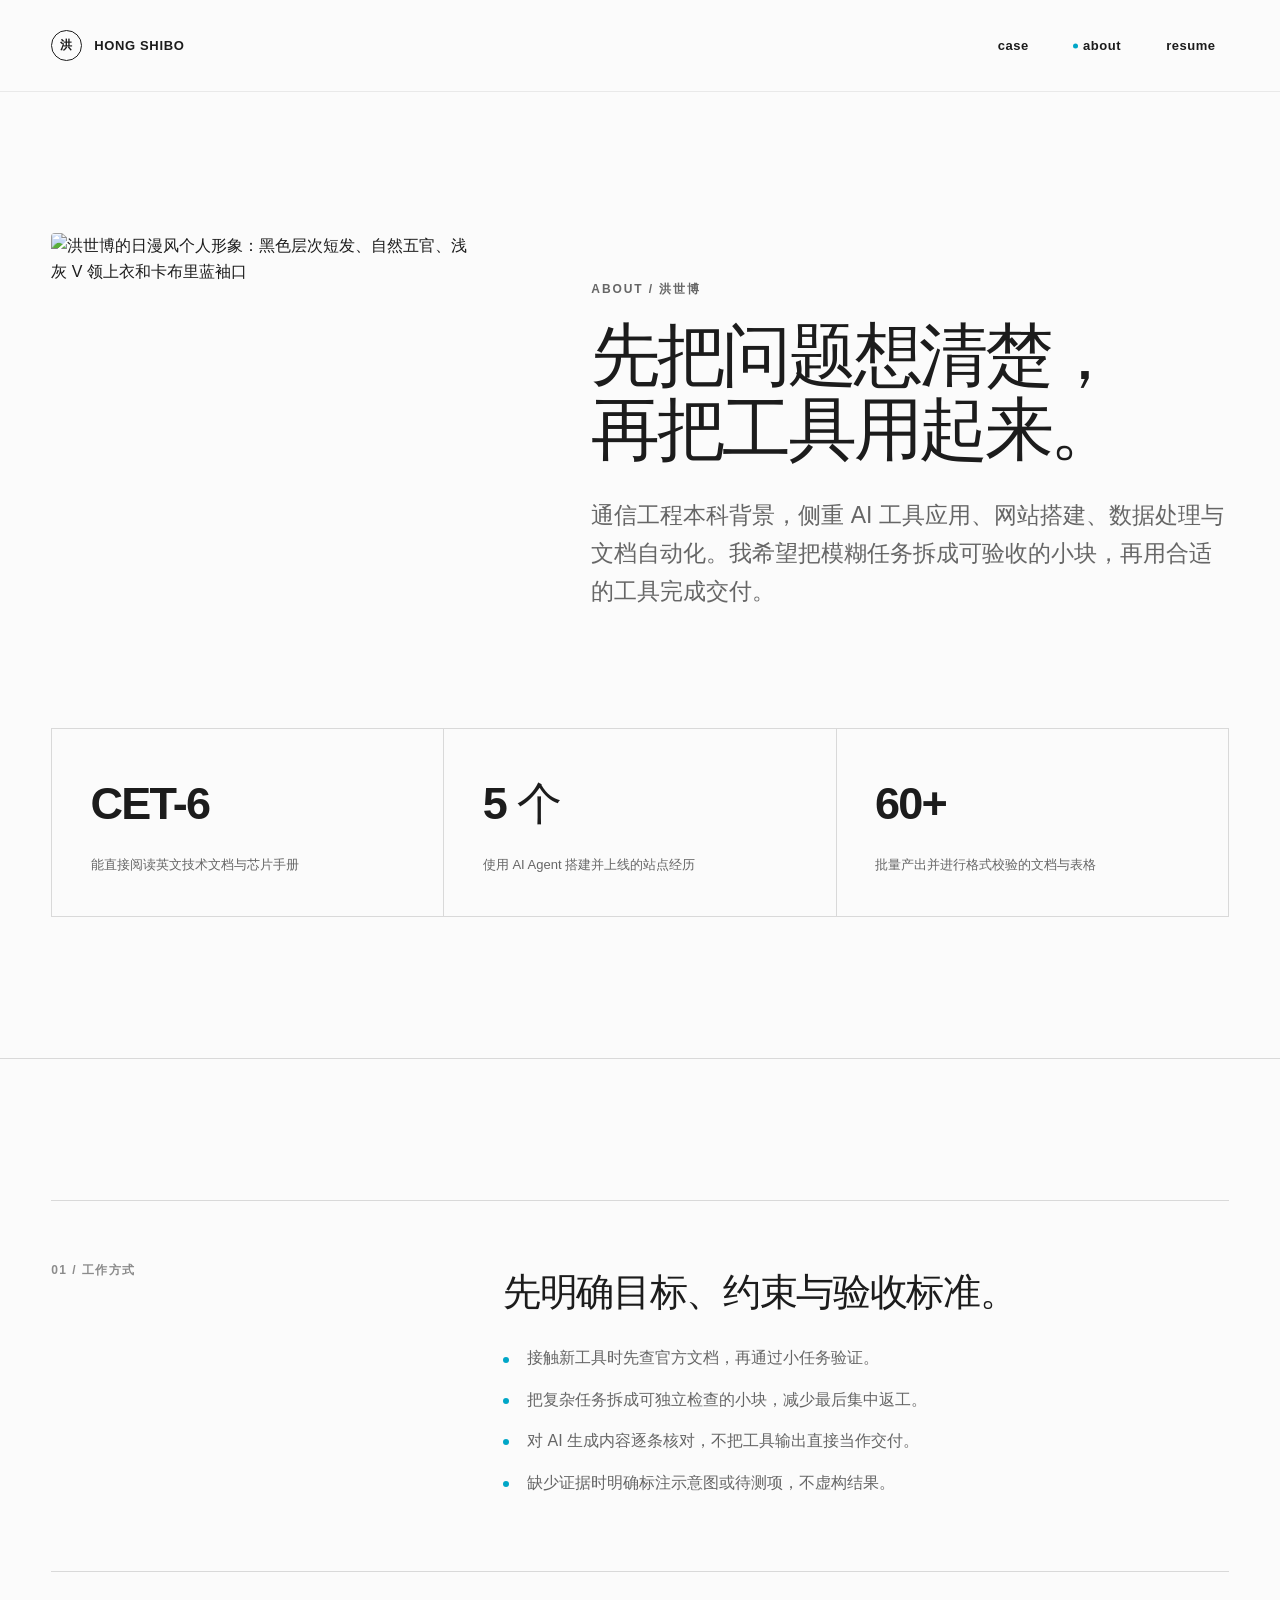
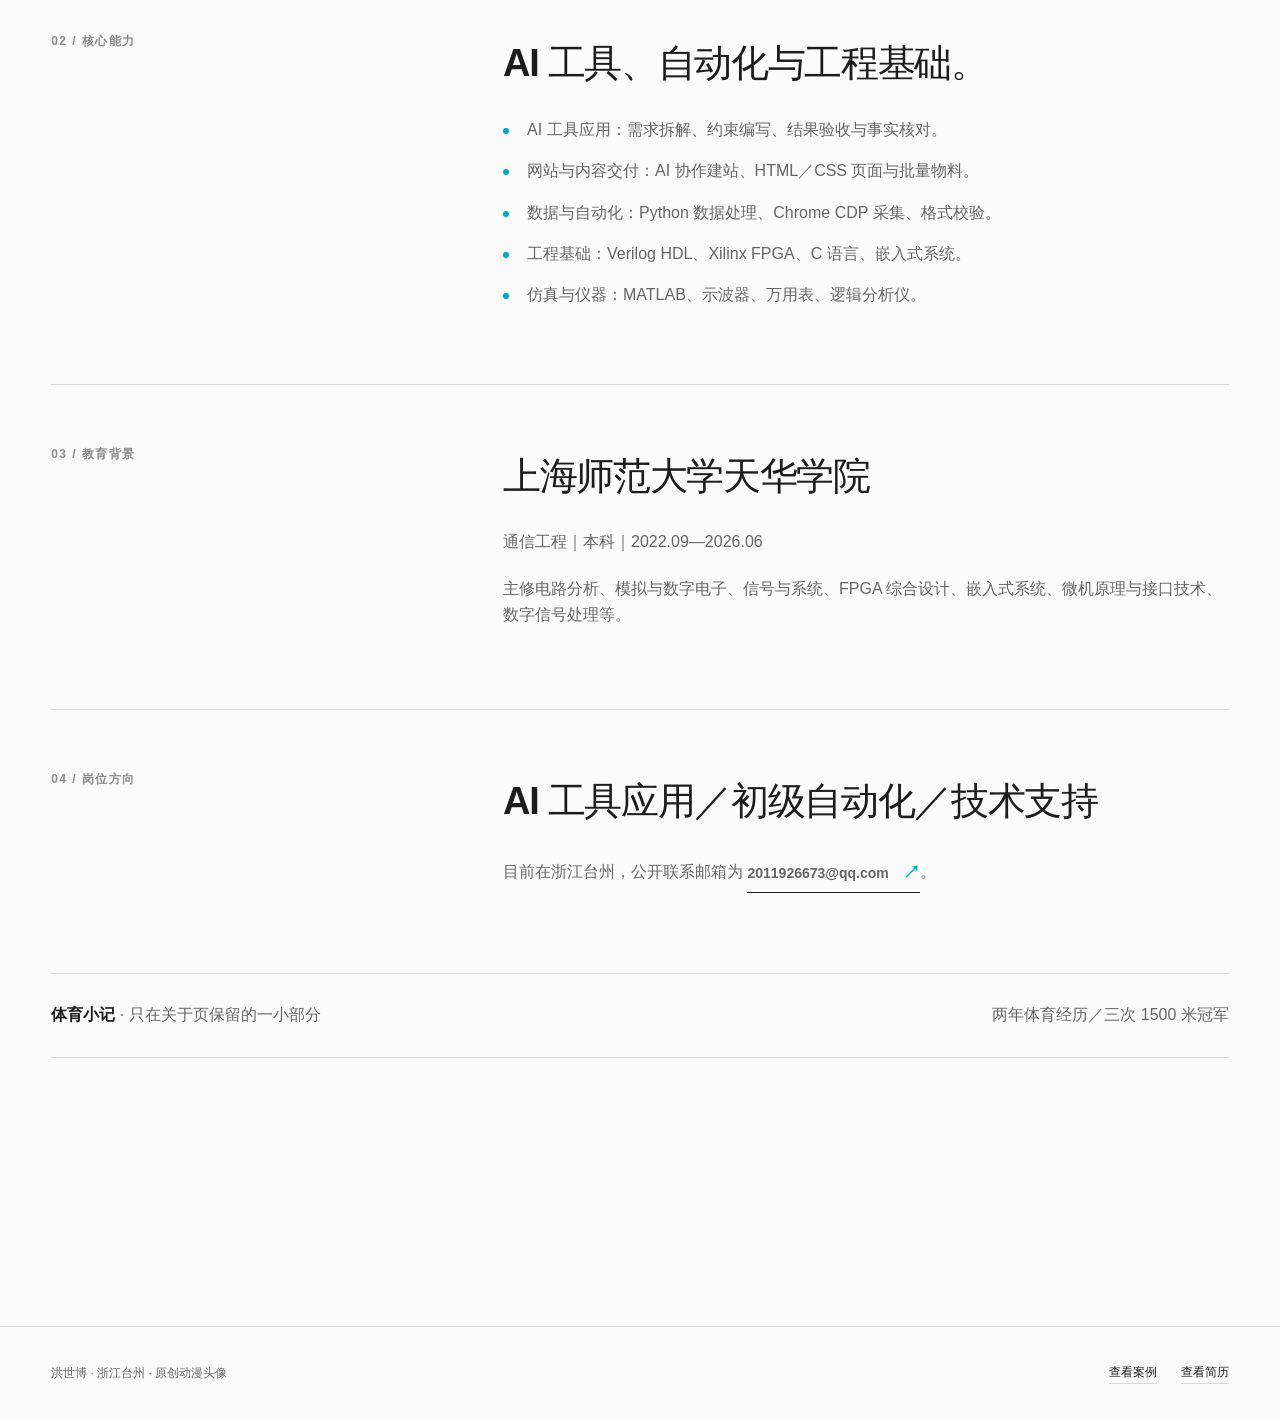
==== commit 5ab4d968: "发布新版个人作品集页面" ====
--- a/about.html
+++ b/about.html
@@ -1,160 +1,31 @@
-<!DOCTYPE html>
+<!doctype html>
 <html lang="zh-CN">
 <head>
-  <meta charset="utf-8" />
-  <meta name="viewport" content="width=device-width, initial-scale=1" />
-  <title>about me · 1500 米之后</title>
-  <meta name="description" content="能吃苦，也愿意学。三条原则：能吃苦、持续学习、愿意用新工具。" />
-  <meta name="theme-color" content="#2238f0" />
-  <link rel="icon" href="assets/favicon.svg" type="image/svg+xml" />
-  <link rel="stylesheet" href="assets/css/base.css" />
-  <link rel="stylesheet" href="assets/css/pages.css" />
-  <script src="assets/js/pages.js" defer></script>
+  <meta charset="utf-8"><meta name="viewport" content="width=device-width, initial-scale=1">
+  <meta name="description" content="关于洪世博：通信工程背景，侧重 AI 工具应用、自动化、网站与文档交付，重视需求拆解和事实核对。">
+  <title>关于｜洪世博</title><link rel="stylesheet" href="styles.css">
 </head>
-<body class="page page--about">
+<body>
   <a class="skip-link" href="#main">跳到主要内容</a>
-
-  <nav class="site-nav site-nav--on-cream" aria-label="子页面导航">
-    <a href="experience.html">my experience</a>
-    <a href="skills.html">skill i have</a>
-    <a href="about.html" aria-current="true">about me</a>
-  </nav>
-
-  <a class="home-link" href="index.html">
-    <svg viewBox="0 0 16 16" aria-hidden="true" focusable="false"><path d="M10 3 5 8l5 5" fill="none" stroke="currentColor" stroke-width="1.7" stroke-linecap="round" stroke-linejoin="round" /></svg>
-    回到首页
-  </a>
-
-  <main id="main" tabindex="-1">
-    <div class="page-shell">
-      <header class="page-hero hero">
-        <div class="hero__copy">
-          <span class="pill-label">about me</span>
-          <h1 class="display">能吃苦，<br />也愿意学。</h1>
-          <p class="lede">我是那种被交代了事情，就想把它做完的人。</p>
-          <div class="page-meta">
-            <span>能吃苦</span>
-            <span>持续学习</span>
-            <span>愿意用新工具</span>
-          </div>
-        </div>
-
-        <div class="hero__visual">
-          <div class="sticker-board" aria-hidden="true">
-            <span class="sticker board-sticker board-sticker--a">能吃苦</span>
-            <span class="sticker sticker--cream board-sticker board-sticker--b">持续学习</span>
-            <span class="sticker sticker--orange board-sticker board-sticker--c">愿意用新工具</span>
-
-            <svg class="board-star" viewBox="0 0 24 24" focusable="false">
-              <path d="M12 2.4c.9 5.3 3.5 7.9 8.8 8.8-5.3.9-7.9 3.5-8.8 8.8-.9-5.3-3.5-7.9-8.8-8.8 5.3-.9 7.9-3.5 8.8-8.8Z" fill="currentColor" />
-            </svg>
-
-            <svg class="board-smile" viewBox="0 0 120 120" focusable="false">
-              <circle cx="60" cy="60" r="54" fill="#f3f0e4" stroke="#0d1240" stroke-width="4" />
-              <circle cx="31" cy="69" r="6" fill="#ff5a36" opacity="0.85" />
-              <circle cx="89" cy="69" r="6" fill="#ff5a36" opacity="0.85" />
-              <circle cx="44" cy="52" r="5" fill="#0d1240" />
-              <circle cx="76" cy="52" r="5" fill="#0d1240" />
-              <path d="M41 70c5.3 8.6 11.6 12.4 19 12.4S73.7 78.6 79 70" fill="none" stroke="#0d1240" stroke-width="4.5" stroke-linecap="round" />
-            </svg>
-          </div>
-        </div>
-      </header>
-    </div>
-
-    <section class="section" aria-labelledby="about-title">
-      <div class="page-shell about-intro">
-        <h2 class="h2" id="about-title">能吃苦，<br />也愿意一直学。</h2>
-        <p class="about-intro__text">我不太怕麻烦。能吃苦，有持续学习的心态，愿意为了把工作上的任务完成，去学一个没用过的新工具。</p>
+  <header class="site-header"><div class="shell header-inner"><a class="brand" href="index.html"><span class="brand-mark">洪</span><span>HONG SHIBO</span></a><nav class="site-nav" aria-label="主要导航"><a href="case.html">case</a><a href="about.html" aria-current="page">about</a><a href="resume.html">resume</a></nav></div></header>
+  <main id="main">
+    <section class="section shell">
+      <div class="about-grid">
+        <div class="about-avatar"><img src="assets/images/about-anime-jp.png" alt="洪世博的日漫风个人形象：黑色层次短发、自然五官、浅灰 V 领上衣和卡布里蓝袖口" width="1024" height="1024"></div>
+        <div class="about-copy"><p class="eyebrow">ABOUT / 洪世博</p><h1 class="section-title">先把问题想清楚，<br>再把工具用起来。</h1><p class="lead">通信工程本科背景，侧重 AI 工具应用、网站搭建、数据处理与文档自动化。我希望把模糊任务拆成可验收的小块，再用合适的工具完成交付。</p></div>
       </div>
+      <div class="fact-grid" aria-label="学习与交付概览"><div class="fact"><strong>CET-6</strong><span>能直接阅读英文技术文档与芯片手册</span></div><div class="fact"><strong>5 个</strong><span>使用 AI Agent 搭建并上线的站点经历</span></div><div class="fact"><strong>60+</strong><span>批量产出并进行格式校验的文档与表格</span></div></div>
     </section>
 
-    <section class="section" aria-labelledby="principles-title">
-      <div class="page-shell">
-        <div class="section-head">
-          <h2 class="h2" id="principles-title">三条原则</h2>
-          <p class="section-head__note">写在这里，提醒自己。</p>
-        </div>
-
-        <div class="principles" data-rise>
-          <article class="principle">
-            <span class="principle__icon" aria-hidden="true">
-              <svg viewBox="0 0 48 48" focusable="false">
-                <path d="M5.5 38.5 18.8 14l7.1 12.4 4.6-7.9 12 20z" fill="currentColor" fill-opacity="0.14" stroke="currentColor" stroke-width="2.6" stroke-linejoin="round" />
-                <path d="M5.5 38.5h37" fill="none" stroke="currentColor" stroke-width="2.6" stroke-linecap="round" />
-              </svg>
-            </span>
-            <div class="principle__body">
-              <h3 class="principle__title">能吃苦</h3>
-              <p class="principle__text">事情交到我手上，就尽量不半途而废。</p>
-            </div>
-          </article>
-
-          <article class="principle">
-            <span class="principle__icon" aria-hidden="true">
-              <svg viewBox="0 0 48 48" focusable="false">
-                <path d="M38.5 24A14.5 14.5 0 1 1 33.9 13.2" fill="none" stroke="currentColor" stroke-width="2.6" stroke-linecap="round" />
-                <path d="M39 8.5v9h-9" fill="none" stroke="currentColor" stroke-width="2.6" stroke-linecap="round" stroke-linejoin="round" />
-              </svg>
-            </span>
-            <div class="principle__body">
-              <h3 class="principle__title">持续学习</h3>
-              <p class="principle__text">不会就学，把“不会”当成暂时的状态。</p>
-            </div>
-          </article>
-
-          <article class="principle">
-            <span class="principle__icon" aria-hidden="true">
-              <svg viewBox="0 0 48 48" focusable="false">
-                <rect x="7" y="7" width="24" height="24" rx="7" fill="none" stroke="currentColor" stroke-width="2.6" />
-                <path d="M19 13.5v11M13.5 19h11" fill="none" stroke="currentColor" stroke-width="2.6" stroke-linecap="round" />
-                <path d="M35.5 10.5 37 14l3.5 1.5L37 17l-1.5 3.5L34 17l-3.5-1.5L34 14Z" fill="currentColor" />
-              </svg>
-            </span>
-            <div class="principle__body">
-              <h3 class="principle__title">愿意用新工具</h3>
-              <p class="principle__text">工作需要什么，就去学什么。</p>
-            </div>
-          </article>
-        </div>
-      </div>
-    </section>
-
-    <section class="band band--declaration" aria-labelledby="declaration-title">
-      <div class="page-shell">
-        <div class="declaration" data-rise>
-          <p class="declaration__kicker">接下来的事很简单：</p>
-          <h2 class="declaration__title" id="declaration-title">把手上的事做好，<br />把不会的补上。</h2>
-          <div class="declaration__foot">
-            <a class="text-link text-link--on-blue" href="experience.html">
-              从我的经历看起
-              <svg viewBox="0 0 16 16" aria-hidden="true" focusable="false"><path d="M4 12 12 4M5.5 4H12v6.5" fill="none" stroke="currentColor" stroke-width="1.7" stroke-linecap="round" stroke-linejoin="round" /></svg>
-            </a>
-          </div>
-          <svg class="declaration__star" viewBox="0 0 24 24" aria-hidden="true" focusable="false">
-            <path d="M12 2.4c.9 5.3 3.5 7.9 8.8 8.8-5.3.9-7.9 3.5-8.8 8.8-.9-5.3-3.5-7.9-8.8-8.8 5.3-.9 7.9-3.5 8.8-8.8Z" fill="currentColor" />
-          </svg>
-        </div>
-      </div>
-    </section>
+    <section class="section section-line ink-zone"><div class="shell">
+      <div class="content-grid"><span class="label">01 / 工作方式</span><div class="prose"><h2>先明确目标、约束与验收标准。</h2><ul><li>接触新工具时先查官方文档，再通过小任务验证。</li><li>把复杂任务拆成可独立检查的小块，减少最后集中返工。</li><li>对 AI 生成内容逐条核对，不把工具输出直接当作交付。</li><li>缺少证据时明确标注示意图或待测项，不虚构结果。</li></ul></div></div>
+      <div class="content-grid"><span class="label">02 / 核心能力</span><div class="prose"><h2>AI 工具、自动化与工程基础。</h2><ul><li>AI 工具应用：需求拆解、约束编写、结果验收与事实核对。</li><li>网站与内容交付：AI 协作建站、HTML／CSS 页面与批量物料。</li><li>数据与自动化：Python 数据处理、Chrome CDP 采集、格式校验。</li><li>工程基础：Verilog HDL、Xilinx FPGA、C 语言、嵌入式系统。</li><li>仿真与仪器：MATLAB、示波器、万用表、逻辑分析仪。</li></ul></div></div>
+      <div class="content-grid"><span class="label">03 / 教育背景</span><div class="prose"><h2>上海师范大学天华学院</h2><p>通信工程｜本科｜2022.09—2026.06</p><p>主修电路分析、模拟与数字电子、信号与系统、FPGA 综合设计、嵌入式系统、微机原理与接口技术、数字信号处理等。</p></div></div>
+      <div class="content-grid"><span class="label">04 / 岗位方向</span><div class="prose"><h2>AI 工具应用／初级自动化／技术支持</h2><p>目前在浙江台州，公开联系邮箱为 <a class="text-link" href="mailto:2011926673@qq.com">2011926673@qq.com</a>。</p></div></div>
+      <div class="sports-note"><p><strong>体育小记</strong> · 只在关于页保留的一小部分</p><p>两年体育经历／三次 1500 米冠军</p></div>
+    </div></section>
   </main>
-
-  <footer class="site-footer">
-    <div class="footer-track" aria-hidden="true"></div>
-    <div class="page-shell">
-      <h2 class="site-footer__title">谢谢你，看到这里。</h2>
-      <p class="site-footer__sub">这是我的第一版个人主页，它还会继续长大。</p>
-      <nav class="site-footer__nav" aria-label="页脚导航">
-        <a href="experience.html">my experience</a>
-        <a href="skills.html">skill i have</a>
-        <a href="about.html">about me</a>
-      </nav>
-      <div class="site-footer__bottom">
-        <span>1500 米之后</span>
-        <span>用 Three.js 手写 3D 场景，页面不依赖外部图片素材。</span>
-        <a href="index.html">回到首页</a>
-      </div>
-    </div>
-  </footer>
+  <footer class="site-footer"><div class="shell footer-inner"><p>洪世博 · 浙江台州 · 原创动漫头像</p><div class="footer-links"><a href="case.html">查看案例</a><a href="resume.html">查看简历</a></div></div></footer>
+  <script src="preview.js"></script>
 </body>
 </html>
--- a/styles.css
+++ b/styles.css
@@ -0,0 +1,396 @@
+:root {
+  --paper: #fbfbfb;
+  --ink: #1c1c1c;
+  --muted: #666;
+  --soft: #8b8b8b;
+  --line: #d9d9d9;
+  --panel: #f1f1f0;
+  --accent: #00a6c7;
+  --max: 1360px;
+  --pad: clamp(22px, 4vw, 64px);
+  --sans: -apple-system, BlinkMacSystemFont, "SF Pro Display", "PingFang SC", "Microsoft YaHei", "Noto Sans CJK SC", sans-serif;
+}
+
+* { box-sizing: border-box; }
+html { scroll-behavior: smooth; }
+body {
+  margin: 0;
+  background: var(--paper);
+  color: var(--ink);
+  font-family: var(--sans);
+  font-size: 16px;
+  line-height: 1.65;
+  -webkit-font-smoothing: antialiased;
+}
+body, header, main, footer, section, div { min-width: 0; }
+img, svg, canvas { display: block; max-width: 100%; }
+img { height: auto; }
+a { color: inherit; text-decoration: none; }
+button, a { -webkit-tap-highlight-color: transparent; }
+a:focus-visible, button:focus-visible, [tabindex]:focus-visible {
+  outline: 3px solid var(--ink);
+  outline-offset: 5px;
+}
+::selection { color: var(--ink); background: rgba(0, 166, 199, .2); }
+.skip-link {
+  position: fixed;
+  top: 12px;
+  left: 12px;
+  z-index: 100;
+  padding: 10px 16px;
+  background: var(--ink);
+  color: white;
+  transform: translateY(-160%);
+}
+.skip-link:focus { transform: translateY(0); }
+.shell { width: min(100%, var(--max)); margin-inline: auto; padding-inline: var(--pad); }
+.eyebrow {
+  margin: 0 0 18px;
+  color: var(--muted);
+  font-size: 12px;
+  font-weight: 650;
+  letter-spacing: .16em;
+  text-transform: uppercase;
+}
+.eyebrow .dot { color: var(--accent); }
+.muted { color: var(--muted); }
+.small { font-size: 13px; }
+.display {
+  margin: 0;
+  font-size: clamp(46px, 7.4vw, 106px);
+  font-weight: 560;
+  letter-spacing: -.065em;
+  line-height: 1.02;
+}
+.section-title {
+  margin: 0;
+  max-width: 920px;
+  font-size: clamp(36px, 5.4vw, 72px);
+  font-weight: 560;
+  letter-spacing: -.05em;
+  line-height: 1.08;
+}
+.section-head {
+  display: flex;
+  align-items: end;
+  justify-content: space-between;
+  gap: 32px;
+  margin-bottom: clamp(38px, 6vw, 76px);
+}
+.section-head p { max-width: 420px; margin: 0; color: var(--muted); }
+.section { padding-block: clamp(78px, 11vw, 156px); }
+.section-line { border-top: 1px solid var(--line); }
+.text-link {
+  display: inline-flex;
+  align-items: center;
+  gap: 14px;
+  padding-block: 5px;
+  border-bottom: 1px solid var(--ink);
+  font-size: 14px;
+  font-weight: 600;
+}
+.text-link::after { content: "↗"; color: var(--accent); font-size: 17px; }
+.button {
+  display: inline-flex;
+  align-items: center;
+  justify-content: center;
+  gap: 22px;
+  min-height: 52px;
+  padding: 14px 24px;
+  border: 1px solid var(--ink);
+  border-radius: 999px;
+  background: var(--ink);
+  color: white;
+  font-size: 14px;
+  font-weight: 600;
+  transition: transform .25s ease, background .25s ease;
+}
+.button::after { content: "↗"; color: var(--accent); font-size: 18px; }
+.button:hover { transform: translateY(-2px); background: #303030; }
+.button-secondary { background: transparent; color: var(--ink); }
+.button-secondary:hover { background: var(--panel); }
+
+.site-header {
+  position: relative;
+  z-index: 20;
+  height: 92px;
+  border-bottom: 1px solid rgba(28, 28, 28, .08);
+  background: rgba(251, 251, 251, .94);
+}
+.header-inner {
+  height: 100%;
+  display: flex;
+  align-items: center;
+  justify-content: space-between;
+  gap: 28px;
+}
+.brand { display: inline-flex; align-items: center; gap: 12px; font-size: 13px; font-weight: 700; letter-spacing: .05em; }
+.brand-mark {
+  display: grid;
+  width: 31px;
+  height: 31px;
+  place-items: center;
+  border: 1px solid var(--ink);
+  border-radius: 50%;
+  font-size: 12px;
+}
+.site-nav { display: flex; align-items: center; gap: clamp(8px, 1vw, 14px); }
+.site-nav a {
+  position: relative;
+  display: inline-flex;
+  flex: 0 0 76px;
+  width: 76px;
+  height: 44px;
+  align-items: center;
+  justify-content: center;
+  padding: 0 8px;
+  border: 1px solid transparent;
+  border-radius: 999px;
+  background: transparent;
+  color: var(--ink);
+  font-family: var(--sans);
+  font-size: 13px;
+  font-weight: 800;
+  letter-spacing: .04em;
+  transform-origin: center;
+  transition: height .3s ease, border-radius .3s ease, background .3s ease, color .3s ease, font-size .3s ease, transform .3s ease;
+}
+.site-nav a[aria-current="page"] { color: var(--ink); background: transparent; }
+.site-nav a[aria-current="page"]::before {
+  content: "";
+  position: absolute;
+  left: 8px;
+  top: 50%;
+  width: 5px;
+  height: 5px;
+  border-radius: 50%;
+  background: var(--accent);
+  transform: translateY(-50%);
+}
+
+.magnifier-lens {
+  position: fixed;
+  left: 0;
+  top: 0;
+  z-index: 1000;
+  overflow: hidden;
+  border-radius: 50%;
+  background: var(--ink);
+  box-shadow: 0 12px 40px rgba(28, 28, 28, .18);
+  pointer-events: none;
+}
+.magnifier-lens .lens-copy {
+  position: absolute;
+  max-width: none;
+  margin: 0;
+  color: #ff3b30;
+  background: transparent;
+  transform-origin: 0 0;
+  transition: none;
+  pointer-events: none;
+}
+.magnifier-lens .lens-copy::before,
+.magnifier-lens .lens-copy::after {
+  content: none !important;
+}
+@media (hover: hover) and (pointer: fine) {
+  .site-nav a,
+  .hero-title,
+  .section-title,
+  .case-title,
+  .detail-title,
+  .prose h2,
+  .fact strong,
+  .case-metric strong,
+  .next-case strong {
+    cursor: none;
+  }
+}
+
+.hero {
+  min-height: calc(100svh - 92px);
+  display: grid;
+  grid-template-columns: minmax(0, 1.04fr) minmax(0, .96fr);
+  align-items: center;
+  gap: clamp(28px, 4vw, 70px);
+  overflow: hidden;
+}
+.hero-copy { position: relative; z-index: 4; padding-block: 64px; text-align: left; }
+.hero-copy .eyebrow { margin-bottom: 22px; }
+.hero-title { max-width: 720px; margin: 0; font-size: clamp(52px, 6.4vw, 92px); }
+.hero-action { margin-top: clamp(26px, 4vh, 42px); }
+.hero-visual {
+  position: relative;
+  display: flex;
+  align-items: center;
+  justify-content: center;
+  width: 100%;
+  min-height: 620px;
+  margin: 0;
+}
+.hero-character {
+  position: relative;
+  z-index: 1;
+  width: min(100%, 650px);
+  transform: none;
+  filter: drop-shadow(0 24px 25px rgba(28, 28, 28, .06));
+}
+.hero-character.hero-runner-video {
+  width: auto;
+  height: min(60vh, 560px);
+  aspect-ratio: 834 / 1000;
+  flex: 0 0 auto;
+  object-fit: contain;
+}
+.hero-note {
+  position: absolute;
+  right: 0;
+  bottom: 48px;
+  margin: 0;
+  color: var(--soft);
+  font-size: 10px;
+  letter-spacing: .15em;
+}
+
+.case-grid { display: grid; gap: clamp(70px, 10vw, 136px); }
+.case-card { display: grid; grid-template-columns: minmax(0, 1.15fr) minmax(280px, .85fr); gap: clamp(30px, 6vw, 90px); align-items: center; }
+.case-card:nth-child(even) .case-media { order: 2; }
+.case-media {
+  position: relative;
+  min-height: 330px;
+  aspect-ratio: 1.58;
+  overflow: hidden;
+  border-radius: 4px;
+  background: var(--panel);
+}
+.case-media img { width: 100%; height: 100%; object-fit: cover; }
+.case-number { display: block; margin-bottom: 24px; color: var(--accent); font-size: 12px; font-weight: 700; letter-spacing: .14em; }
+.case-title { margin: 0 0 22px; font-size: clamp(30px, 4vw, 53px); font-weight: 560; letter-spacing: -.045em; line-height: 1.1; }
+.case-summary { max-width: 500px; margin: 0 0 26px; color: var(--muted); }
+.tags { display: flex; flex-wrap: wrap; gap: 8px; margin: 0 0 30px; padding: 0; list-style: none; }
+.tags li { padding: 5px 11px; border: 1px solid var(--line); border-radius: 999px; color: var(--muted); font-size: 11px; }
+.case-metric { margin: 0 0 26px; font-size: 15px; font-weight: 600; }
+.case-metric strong { margin-right: 8px; font-size: 32px; font-weight: 560; letter-spacing: -.04em; }
+
+.website-mockup { position: absolute; inset: 0; padding: clamp(24px, 4vw, 52px); background: #ededeb; }
+.mockup-nav { display: flex; justify-content: space-between; padding-bottom: 18px; border-bottom: 1px solid #c8c8c5; font-size: 9px; font-weight: 700; letter-spacing: .1em; }
+.mockup-title { max-width: 520px; margin-top: clamp(36px, 5vw, 64px); font-size: clamp(34px, 5vw, 67px); font-weight: 560; letter-spacing: -.06em; line-height: 1.02; }
+.mockup-foot { display: flex; align-items: end; justify-content: space-between; gap: 20px; margin-top: 24px; }
+.mockup-button { padding: 10px 18px; border-radius: 99px; background: var(--ink); color: white; font-size: 10px; }
+.mockup-shape { width: 56px; height: 56px; border: 1px solid #b9b9b6; border-radius: 50%; }
+.mockup-shape::after { content: ""; display: block; width: 10px; height: 10px; margin: 22px auto; border-radius: 50%; background: var(--accent); }
+
+.page-intro { padding-block: clamp(72px, 11vw, 150px) clamp(60px, 8vw, 110px); }
+.page-intro .section-title { max-width: 1080px; }
+.page-intro .lead { max-width: 650px; margin: 32px 0 0; color: var(--muted); font-size: clamp(17px, 2vw, 21px); }
+.detail-hero { padding-block: clamp(66px, 10vw, 132px); }
+.detail-grid { display: grid; grid-template-columns: 1.1fr .9fr; gap: clamp(36px, 7vw, 100px); align-items: end; }
+.detail-title { margin: 0; font-size: clamp(44px, 6.6vw, 90px); font-weight: 560; letter-spacing: -.06em; line-height: 1.04; }
+.detail-meta { margin: 0; padding: 0; list-style: none; border-top: 1px solid var(--line); }
+.detail-meta li { display: grid; grid-template-columns: 90px 1fr; gap: 20px; padding: 15px 0; border-bottom: 1px solid var(--line); font-size: 13px; }
+.detail-meta span:first-child { color: var(--soft); }
+.detail-visual { margin: clamp(44px, 7vw, 90px) 0 0; }
+.detail-visual img { width: 100%; border-radius: 4px; }
+.caption { margin: 12px 0 0; color: var(--soft); font-size: 12px; }
+.prose { max-width: 780px; }
+.prose h2 { margin: 0 0 22px; font-size: clamp(27px, 3vw, 38px); font-weight: 560; letter-spacing: -.035em; }
+.prose p { margin: 0 0 20px; color: var(--muted); }
+.prose ul { margin: 0; padding: 0; list-style: none; }
+.prose li { position: relative; margin-bottom: 15px; padding-left: 24px; color: var(--muted); }
+.prose li::before { content: ""; position: absolute; left: 0; top: .7em; width: 6px; height: 6px; border-radius: 50%; background: var(--accent); }
+.content-grid { display: grid; grid-template-columns: .65fr 1.35fr; gap: clamp(34px, 8vw, 120px); padding-block: 60px; border-top: 1px solid var(--line); }
+.content-grid > .label { color: var(--soft); font-size: 12px; font-weight: 650; letter-spacing: .12em; }
+.compare-grid { display: grid; grid-template-columns: 1fr 1fr; gap: 24px; }
+.compare-card { padding: 18px; background: var(--panel); }
+.compare-card img { width: 100%; max-height: 620px; object-fit: contain; background: white; }
+.compare-card h3 { margin: 20px 0 8px; font-size: 18px; }
+.compare-card p { margin: 0; color: var(--muted); font-size: 13px; }
+.next-case { display: flex; justify-content: space-between; align-items: center; gap: 30px; padding-block: 60px; border-top: 1px solid var(--line); }
+.next-case strong { display: block; font-size: clamp(25px, 4vw, 45px); font-weight: 560; letter-spacing: -.04em; }
+
+.about-grid { display: grid; grid-template-columns: .8fr 1.2fr; gap: clamp(42px, 9vw, 130px); align-items: center; }
+.about-avatar { max-width: 470px; }
+.about-avatar img { width: 100%; border-radius: 4px; }
+.about-copy h1 { margin: 0 0 30px; }
+.about-copy .lead { margin: 0; color: var(--muted); font-size: clamp(18px, 2.1vw, 23px); }
+.fact-grid { display: grid; grid-template-columns: repeat(3, 1fr); gap: 1px; margin-top: 70px; background: var(--line); border: 1px solid var(--line); }
+.fact { padding: clamp(22px, 3vw, 40px); background: var(--paper); }
+.fact strong { display: block; margin-bottom: 10px; font-size: clamp(26px, 4vw, 45px); font-weight: 560; letter-spacing: -.04em; }
+.fact span { color: var(--muted); font-size: 13px; }
+.sports-note { display: flex; align-items: center; justify-content: space-between; gap: 30px; padding: 28px 0; border-top: 1px solid var(--line); border-bottom: 1px solid var(--line); }
+.sports-note p { margin: 0; color: var(--muted); }
+.sports-note strong { color: var(--ink); font-weight: 600; }
+
+.resume-head { display: flex; justify-content: space-between; align-items: end; gap: 32px; padding-block: clamp(66px, 10vw, 130px); }
+.resume-head .section-title { max-width: 800px; }
+.resume-actions { flex: none; }
+.resume-layout { display: grid; grid-template-columns: 1.25fr .75fr; gap: clamp(40px, 8vw, 120px); padding-block: 70px; border-top: 1px solid var(--line); }
+.resume-section { margin-bottom: 48px; }
+.resume-section h2 { margin: 0 0 20px; font-size: 22px; font-weight: 600; }
+.resume-section p { color: var(--muted); }
+.resume-item { padding: 22px 0; border-top: 1px solid var(--line); }
+.resume-item h3 { margin: 0 0 5px; font-size: 17px; }
+.resume-item .meta { margin: 0 0 12px; color: var(--soft); font-size: 12px; }
+.resume-item p { margin: 8px 0; font-size: 14px; }
+.resume-aside { align-self: start; padding: 30px; background: var(--panel); }
+.resume-aside h2 { margin-top: 0; font-size: 18px; }
+.resume-aside p, .resume-aside li { color: var(--muted); font-size: 14px; }
+.resume-aside ul { padding-left: 18px; }
+.contact-line { margin-top: 26px; padding-top: 22px; border-top: 1px solid var(--line); overflow-wrap: anywhere; }
+
+.ink-zone { position: relative; isolation: isolate; overflow: hidden; }
+.ink-zone > :not(canvas) { position: relative; z-index: 1; }
+.ink-canvas { position: absolute !important; inset: 0; z-index: 0 !important; width: 100%; height: 100%; pointer-events: none; }
+
+.site-footer { margin-top: clamp(60px, 10vw, 130px); border-top: 1px solid var(--line); }
+.footer-inner { display: flex; align-items: center; justify-content: space-between; gap: 26px; padding-block: 36px; }
+.footer-inner p { margin: 0; color: var(--muted); font-size: 12px; }
+.footer-links { display: flex; gap: 24px; font-size: 12px; }
+.footer-links a { border-bottom: 1px solid var(--line); }
+
+@media (max-width: 860px) {
+  .case-card, .detail-grid, .about-grid, .resume-layout { grid-template-columns: 1fr; }
+  .case-card:nth-child(even) .case-media { order: 0; }
+  .case-media { min-height: 0; aspect-ratio: 1.25; }
+  .content-grid { grid-template-columns: 1fr; gap: 20px; }
+  .about-avatar { max-width: 430px; }
+  .resume-aside { padding: 26px; }
+  .hero-visual { min-height: 520px; }
+  .hero-note { display: none; }
+}
+
+@media (max-width: 620px) {
+  :root { --pad: 20px; }
+  .site-header { height: 76px; }
+  .header-inner { gap: 10px; }
+  .brand { font-size: 11px; gap: 8px; }
+  .brand-mark { width: 27px; height: 27px; }
+  .site-nav { gap: 6px; }
+  .site-nav a { flex-basis: 58px; width: 58px; height: 38px; padding: 0 4px; font-size: 11px; }
+  .site-nav a[aria-current="page"]::before { display: none; }
+  .hero { min-height: calc(100svh - 76px); grid-template-columns: 1fr; gap: 0; }
+  .hero-copy { padding: 46px 0 0; }
+  .hero-copy .eyebrow { font-size: 10px; letter-spacing: .1em; }
+  .display { font-size: clamp(43px, 13vw, 62px); letter-spacing: -.06em; }
+  .hero-title { font-size: clamp(43px, 12vw, 56px); }
+  .hero-visual { min-height: 360px; margin-top: 8px; }
+  .hero-character { width: min(100%, 420px); max-width: 100%; }
+  .hero-character.hero-runner-video { width: auto; height: 340px; }
+  .section-head, .resume-head, .footer-inner, .sports-note, .next-case { align-items: flex-start; flex-direction: column; }
+  .section-head { gap: 20px; }
+  .case-title { font-size: 34px; }
+  .case-media { aspect-ratio: 1.05; }
+  .mockup-title { margin-top: 44px; }
+  .fact-grid { grid-template-columns: 1fr; }
+  .compare-grid { grid-template-columns: 1fr; }
+  .detail-meta li { grid-template-columns: 70px 1fr; }
+  .footer-links { flex-wrap: wrap; }
+  .resume-actions { width: 100%; }
+  .resume-actions .button { width: 100%; }
+}
+
+@media (prefers-reduced-motion: reduce) {
+  html { scroll-behavior: auto; }
+  *, *::before, *::after { transition: none !important; animation: none !important; }
+  .ink-canvas { display: none; }
+}
